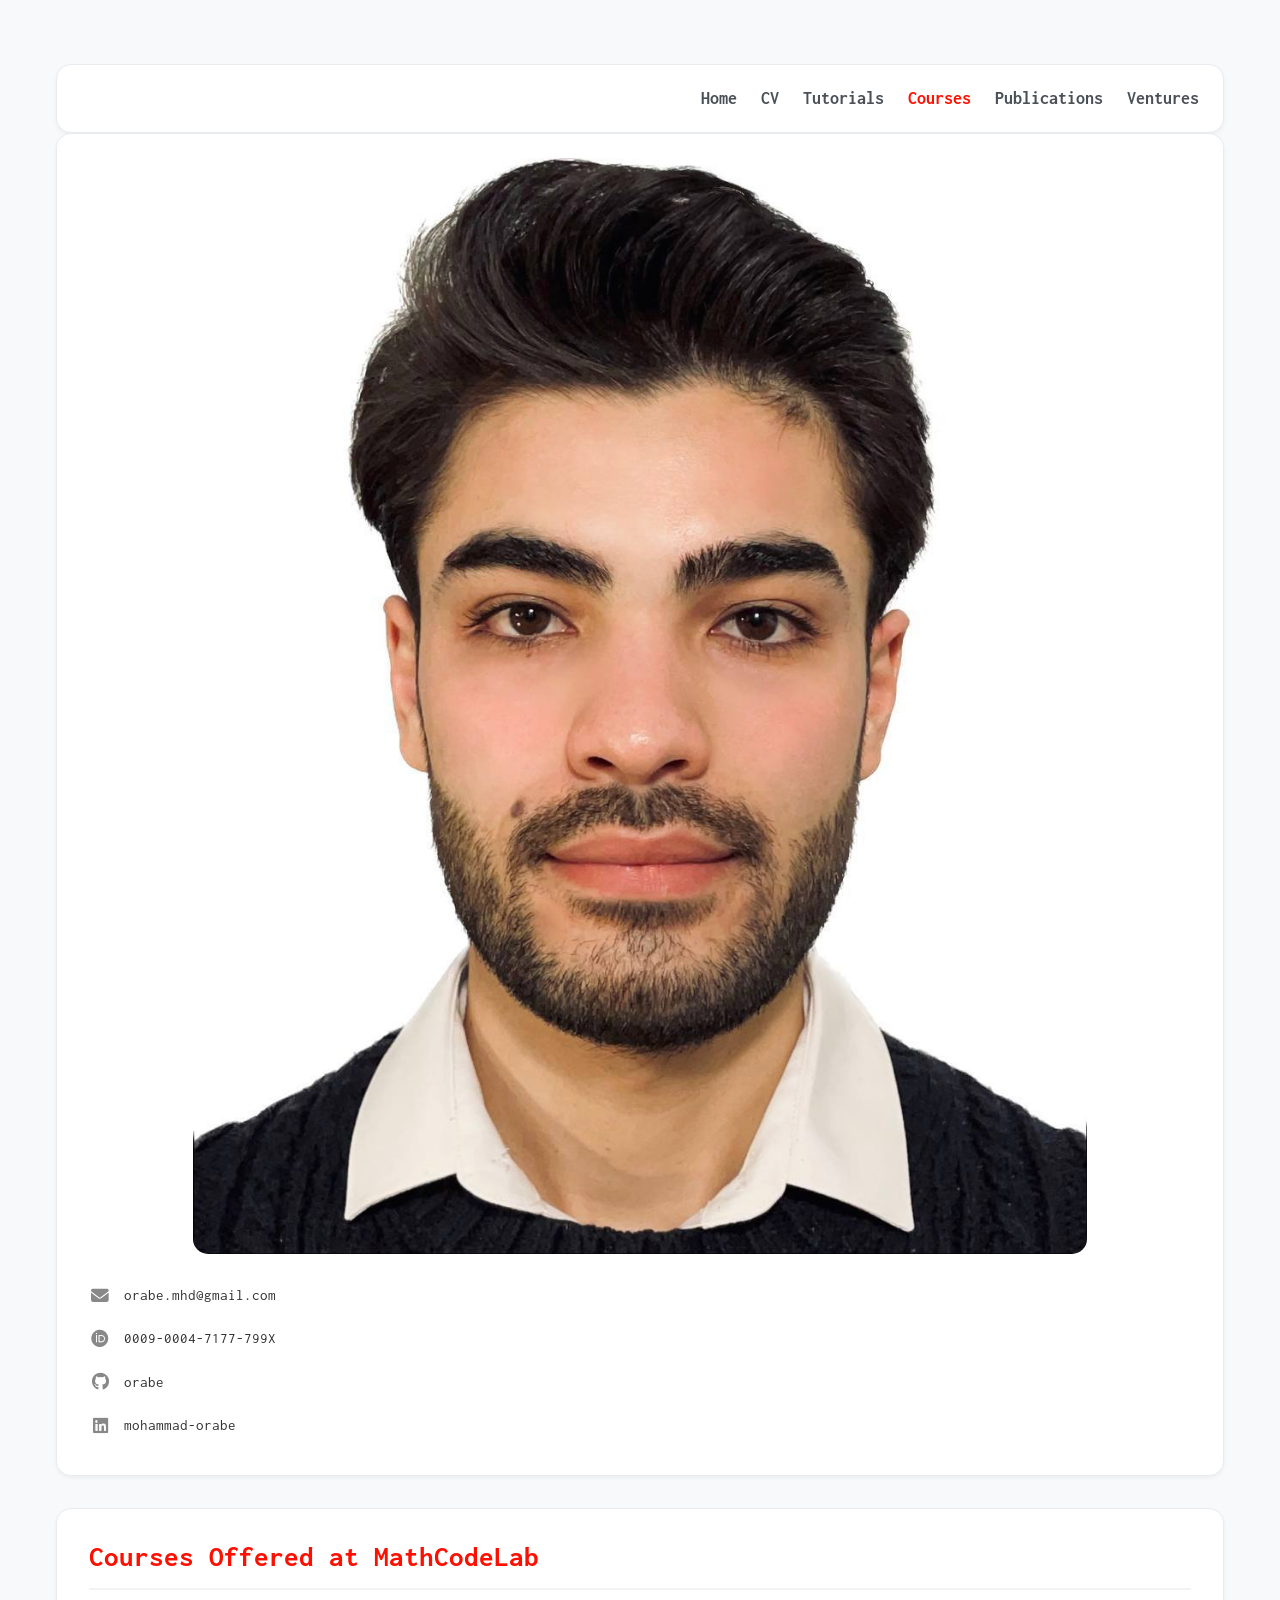
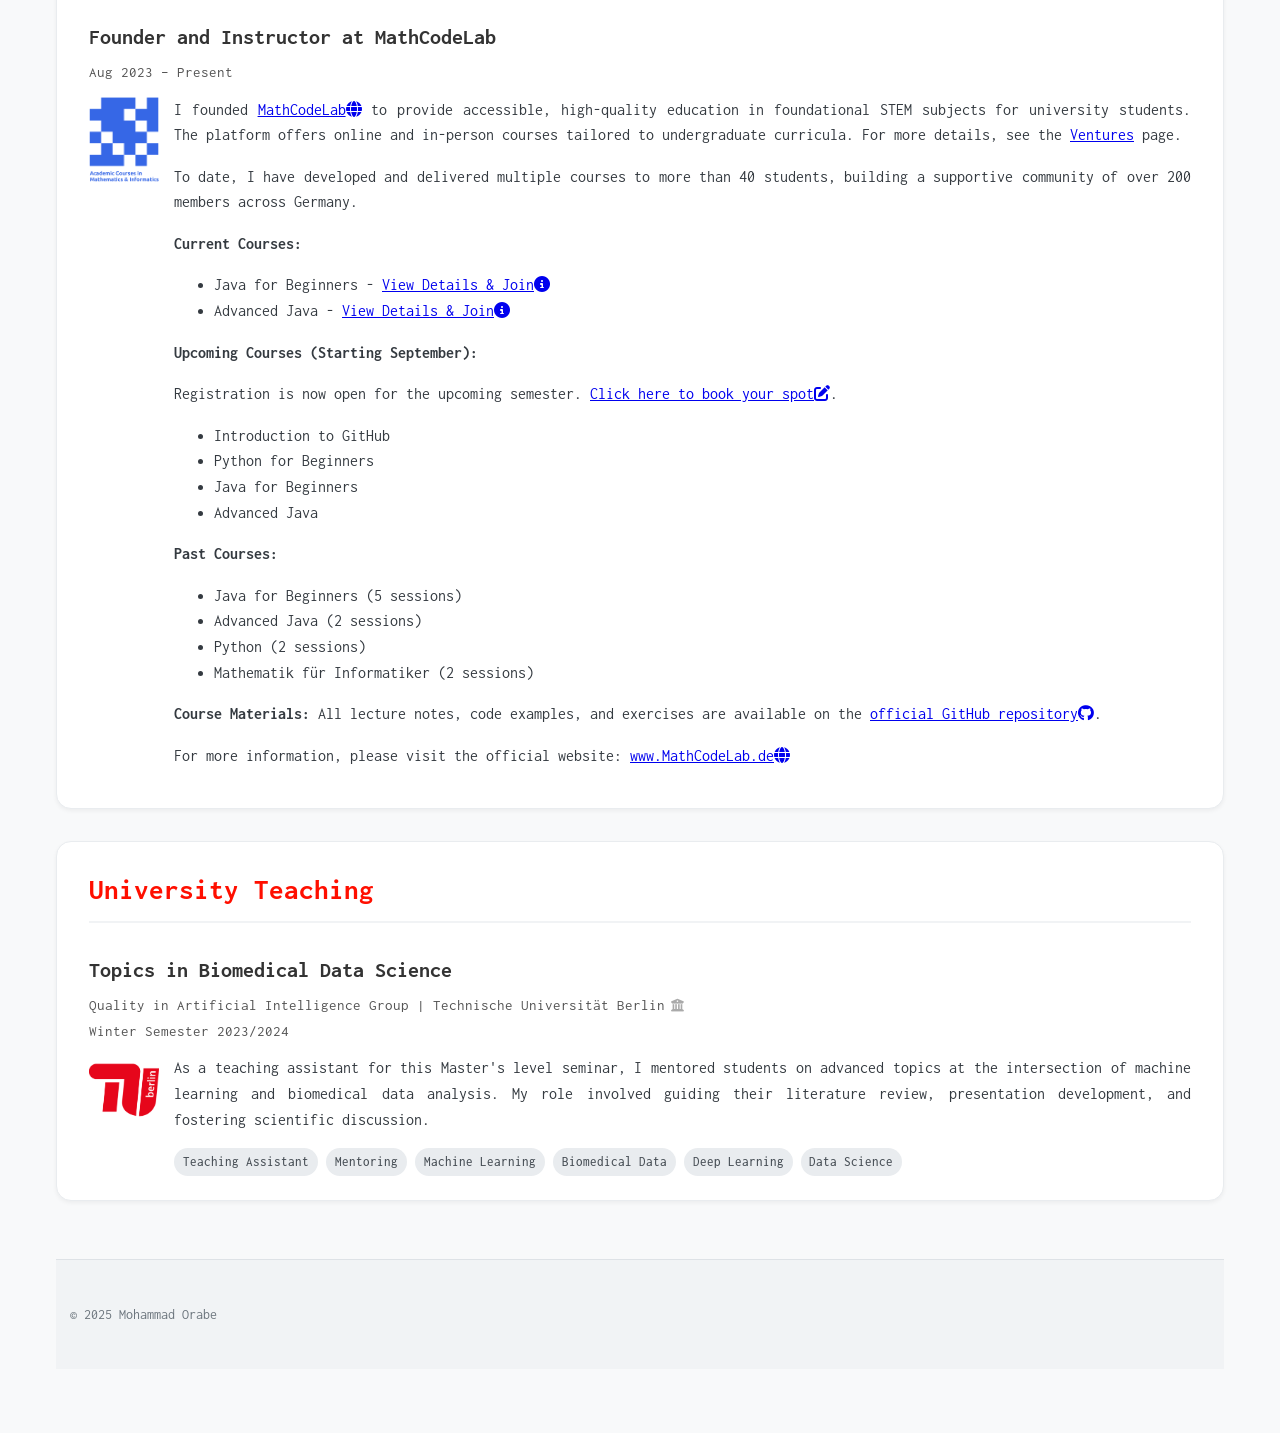
==== pages/courses.html @ d8b033a1 "init commit" ====
<!DOCTYPE html>
<html lang="en">
<head>
  <meta charset="UTF-8" />
  <meta name="viewport" content="width=device-width, initial-scale=1.0" />
  <title>Mohammad Orabe | Courses</title>
  <link rel="stylesheet" href="../assets/css/style.css" />
  <link href="https://fonts.googleapis.com/css2?family=Inconsolata&display=swap" rel="stylesheet">
  <link rel="stylesheet" href="https://cdnjs.cloudflare.com/ajax/libs/font-awesome/6.5.1/css/all.min.css">
</head>
<body class="has-sidebar">
  <div class="container">
    <header class="page-header">
      <nav>
        <div class="nav-links-group">
          <a href="../index.html">Home</a>
          <a href="CV.html">CV</a>
          <a href="tutorials.html">Tutorials</a>
          <a href="courses.html" class="active">Courses</a>
          <a href="publications.html">Publications</a>
          <a href="ventures.html">Ventures</a>
        </div>
      </nav>
    </header>

    <aside class="sidebar">
      <!-- Profile Image and Contact Info -->
      <img src="../assets/images/profile-image.jpeg" alt="Mohammad Orabe" class="profile-image">
      <ul class="social-links">
        <li>
            <a href="https://orcid.org/my-orcid?orcid=0009-0004-7177-799X" target="_blank" rel="noopener noreferrer"><i class="fa-solid fa-envelope"></i>orabe.mhd@gmail.com</a>
        </li>    
        <li>
            <a href="https://orcid.org/my-orcid?orcid=0009-0004-7177-799X" target="_blank" rel="noopener noreferrer"><i class="fa-brands fa-orcid"></i>0009-0004-7177-799X</a>
        </li>
        <li>
            <a href="https://github.com/orabe" target="_blank" rel="noopener noreferrer"><i class="fa-brands fa-github"></i>orabe</a>
        </li>
        <li>
            <a href=https://www.linkedin.com/in/mohammad-orabe-b2b9a5150/" target="_blank" rel="noopener noreferrer"><i class="fa-brands fa-linkedin"></i>mohammad-orabe</a>
        </li>
      </ul>
    </aside>

    <main>
      <div class="main-content">
        <section id="MathCodeLab-courses">
        <h2>Courses Offered at MathCodeLab</h2>
          <article>
            <h3>Founder and Instructor at MathCodeLab</h3>
            <p class="entry-details">Aug 2023 – Present</p>
            <div class="article-body">
              <div class="institution-logo">
                <img src="../assets/images/mathcodelab.png" alt="MathCodeLab Logo">
              </div>
              <div class="description-content">
                <p>I founded <a href="http://www.MathCodeLab.de" target="_blank" rel="noopener noreferrer">MathCodeLab<i class="fa-solid fa-globe"></i></a> to provide accessible, high-quality education in foundational STEM subjects for university students. The platform offers online and in-person courses tailored to undergraduate curricula. For more details, see the <a href="ventures.html">Ventures</a> page.</p>
                <p>To date, I have developed and delivered multiple courses to more than 40 students, building a supportive community of over 200 members across Germany.</p>
                
                <p><strong>Current Courses:</strong></p>
                <ul>
                  <li>Java for Beginners - <a href="#" aria-label="Details for current Java for Beginners course">View Details & Join<i class="fa-solid fa-circle-info"></i></a></li>
                  <li>Advanced Java - <a href="#" aria-label="Details for current Advanced Java course">View Details & Join<i class="fa-solid fa-circle-info"></i></a></li>
                </ul>

                <p><strong>Upcoming Courses (Starting September):</strong></p>
                <p>Registration is now open for the upcoming semester. <a href="#" aria-label="Book a new course for the upcoming semester">Click here to book your spot<i class="fa-solid fa-pen-to-square"></i></a>.</p>
                <ul>
                    <li>Introduction to GitHub</li>
                    <li>Python for Beginners</li>
                    <li>Java for Beginners</li>
                    <li>Advanced Java</li>
                </ul>

                <p><strong>Past Courses:</strong></p>
                <ul>
                  <li>Java for Beginners (5 sessions)</li>
                  <li>Advanced Java (2 sessions)</li>
                  <li>Python (2 sessions)</li>
                  <li>Mathematik für Informatiker (2 sessions)</li>
                </ul>

                <p><strong>Course Materials:</strong> All lecture notes, code examples, and exercises are available on the <a href="#" aria-label="Link to GitHub repository for course materials">official GitHub repository<i class="fa-brands fa-github"></i></a>.</p>
                
                <p>For more information, please visit the official website: <a href="http://www.MathCodeLab.de" target="_blank" rel="noopener noreferrer">www.MathCodeLab.de<i class="fa-solid fa-globe"></i></a></p>
              </div>
            </div>
          </article>
        </section>

        <section id="university-teaching">
          <h2>University Teaching</h2>
          <article>
            <h3>Topics in Biomedical Data Science</h3>
            <p class="entry-details">Quality in Artificial Intelligence Group | <a href="https://www.tu.berlin/" target="_blank" rel="noopener noreferrer">Technische Universität Berlin<i class="fa-solid fa-building-columns"></i></a></p>
            <p class="entry-details">Winter Semester 2023/2024</p>
            <div class="article-body">
              <div class="institution-logo"><img src="../assets/images/tu_berlin_logo.png" alt="TU Berlin Logo"></div>
              <div class="description-content">
                <p>As a teaching assistant for this Master's level seminar, I mentored students on advanced topics at the intersection of machine learning and biomedical data analysis. My role involved guiding their literature review, presentation development, and fostering scientific discussion.</p>
                <div class="tag-container"><span class="tag">Teaching Assistant</span><span class="tag">Mentoring</span><span class="tag">Machine Learning</span><span class="tag">Biomedical Data</span><span class="tag">Deep Learning</span><span class="tag">Data Science</span></div>
              </div>
            </div>
          </article>
        </section>
      </div>
    </main>

    <footer>
      <p>&copy; 2025 Mohammad Orabe</p>
    </footer>
    
    <button id="scrollTopBtn" title="Go to top"><i class="fa-solid fa-arrow-up"></i></button>
    <script>
      document.addEventListener('DOMContentLoaded', () => {
        // --- Scroll to Top Button ---
        const scrollTopBtn = document.getElementById('scrollTopBtn');

        if (scrollTopBtn) {
          // Show or hide the button based on scroll position
          const toggleBtnVisibility = () => {
            if (window.scrollY > 300) {
              scrollTopBtn.style.display = 'block';
            } else {
              scrollTopBtn.style.display = 'none';
            }
          };

          // Scroll to the top of the page
          const goToTop = () => {
            window.scrollTo({ top: 0, behavior: 'smooth' });
          };

          window.addEventListener('scroll', toggleBtnVisibility);
          scrollTopBtn.addEventListener('click', goToTop);
        }
      });
    </script>

  </div>
</body>
</html>
---- assets/css/style.css ----
/* ==========================================================================
   1. Global Styles & Variables
   ========================================================================== */
:root {
  --accent: #FF0F00;
  --content-width: 960px;
  --sidebar-width: 240px;
  --sidebar-gap: 2em;
  --header-height: 4em; /* Approx height for sticky positioning */
}

body {
  font-family: 'Inconsolata', monospace;
  margin: 0;
  padding: 0;
  background-color: #f8f9fa;
  color: #343a40;
  line-height: 1.6;
  display: flex;
  flex-direction: column;
  min-height: 100vh;
}

p {
  text-align: justify;
  hyphens: auto;
}

/* ==========================================================================
   2. Main Layout
   ========================================================================== */
.container {
  width: 100%;
  max-width: var(--content-width);
  margin: 4em auto;
  padding: 0 2em;
  box-sizing: border-box;
}

main {
  flex-grow: 1;
}

footer {
  text-align: center;
  padding: 2em 1em;
  margin-top: 4em;
  font-size: 0.9em;
  color: #6c757d;
  border-top: 1px solid #dee2e6;
  background-color: #f1f3f5;
}

/* ==========================================================================
   3. Header & Navigation
   ========================================================================== */
.page-header {
  display: flex;
  justify-content: flex-end; /* Default for non-sidebar pages */
  align-items: center;
  margin-bottom: 2em;
}

.page-header nav {
  background-color: #fff;
  border: 1px solid #e9ecef;
  border-radius: 15px;
  box-shadow: 0 2px 4px rgba(0,0,0,0.05);
  padding: 1.2em 1.5em;
  width: 100%;
  box-sizing: border-box;
}

.nav-links-group {
  display: flex;
  gap: 1.5em;
  list-style: none;
  margin: 0;
  padding: 0;
  justify-content: flex-end; /* Default link alignment */
}

.nav-links-group a {
  color: #495057;
  text-decoration: none;
  font-weight: bold;
  font-size: 1.1em;
  transition: color 0.2s ease-in-out;
}

.nav-links-group a:hover,
.nav-links-group a.active {
  color: var(--accent);
}

/* ==========================================================================
   4. Typography & Headings
   ========================================================================== */
section h2 {
  color: var(--accent);
  font-size: 1.8em;
  margin-top: 1.5em;
  margin-bottom: 1em;
  border-bottom: 2px solid #f1f3f5;
  padding-bottom: 0.3em;
}

section h3 {
  font-size: 1.3em;
  color: #333;
  margin-top: 1em;
  margin-bottom: 0.5em;
}

article h3 {
  font-size: 1.4em;
  font-weight: bold;
  color: #333;
  margin-top: 1em;
  margin-bottom: 0.25em;
}

.entry-details {
  font-size: 0.95em;
  color: #555;
  margin-top: 0.1em;
  margin-bottom: 0.1em;
}

/* ==========================================================================
   5. Main Content & Components
   ========================================================================== */
.main-content > section {
  background-color: #fff;
  border: 1px solid #e9ecef;
  border-radius: 15px;
  box-shadow: 0 2px 4px rgba(0,0,0,0.05);
  padding: 1.5em 2em;
  margin-bottom: 2em;
}

.main-content > section:last-child {
  margin-bottom: 0;
}

.main-content > section > h2 {
  margin-top: 0;
}

article + article {
  border-top: 1px solid #eee;
  margin-top: 1.5em;
  padding-top: 1.5em;
}

@keyframes highlight-fade {
  from {
    background-color: rgba(255, 15, 0, 0.2); /* Use your --accent color with transparency */
  }
  to {
    background-color: transparent;
  }
}

.highlight {
  animation: highlight-fade 2.5s ease-out;
  border-radius: 8px; /* Optional: gives the highlight slightly rounded corners */
}

.article-body {
  display: flex;
  align-items: flex-start;
  margin-top: 0.75em;
}

.institution-logo {
  flex: 0 0 70px;
  margin-right: 15px;
}

.institution-logo img {
  max-width: 100%;
  height: auto;
  display: block;
}

.description-content {
  flex: 1;
}

.description-content > *:first-child {
  margin-top: 0;
}

.toggle-arrow {
  display: inline-flex;
  align-items: center;
  cursor: pointer;
  margin-top: 1em;
  margin-bottom: 0.5em;
  color: #555;
  font-size: 0.9rem;
  padding: 0.2em 0;
}

.toggle-arrow::before {
  content: '';
  display: inline-block;
  width: 0;
  height: 0;
  border-top: 6px solid transparent;
  border-bottom: 6px solid transparent;
  border-left: 8px solid #555;
  margin-right: 0.6em;
  transition: transform 0.3s ease-in-out;
}

.toggle-arrow[aria-expanded="true"]::before {
  transform: rotate(90deg);
}

.toggle-arrow:hover,
.toggle-arrow:focus {
  color: var(--accent);
  outline: none;
}

.extra-description {
  padding-top: 0.5em;
}

.tag-container {
  display: flex;
  flex-wrap: wrap;
  gap: 0.5em;
  margin-top: 1em;
}

.tag {
  display: inline-block;
  background-color: #e9ecef;
  color: #495057;
  padding: 0.4em 0.8em;
  border-radius: 15px;
  font-size: 0.9em;
  transition: background-color 0.2s ease-in-out, color 0.2s ease-in-out;
}

.tag:hover {
  background-color: var(--accent);
  color: white;
  cursor: default;
}

/* ==========================================================================
   6. Sidebar Layout & Components
   ========================================================================== */
.sidebar {
  background-color: #fff;
  border: 1px solid #e9ecef;
  border-radius: 15px;
  box-shadow: 0 2px 4px rgba(0,0,0,0.05);
  padding: 1.5em;
}

/* --- Grid Layout for Pages with Sidebar --- */
body.has-sidebar .container {
  display: grid;
  grid-template-columns: var(--sidebar-width) 1fr;
  grid-template-rows: auto 1fr auto; /* Header, Main, Footer */
  gap: 0 var(--sidebar-gap);
  max-width: calc(var(--content-width) + var(--sidebar-width) + var(--sidebar-gap));
  align-items: start;
}

body.has-sidebar .page-header {
  grid-column: 2;
  grid-row: 1;
  margin-bottom: 0;
  display: block;
}

body.has-sidebar .sidebar {
  grid-column: 1;
  grid-row: 1 / span 2; /* Span across header and main rows */
  position: sticky;
  top: 4em; /* Aligns with container's top margin */
}

body.has-sidebar main {
  grid-column: 2;
  grid-row: 2;
  padding-top: 2em; /* Creates space below the nav bar */
}

body.has-sidebar footer {
  grid-column: 1 / -1; /* Span both columns */
  grid-row: 3;
}

/* --- Nav Bar Tabbed Style --- */
body.has-sidebar .page-header nav {
  padding: 0; /* Remove padding to let links fill the space */
  overflow: hidden; /* Clip the corners of the child links */
}

body.has-sidebar .nav-links-group {
  justify-content: space-around;
  gap: 0;
}

body.has-sidebar .nav-links-group a {
  flex-grow: 1;
  text-align: center;
  padding: 1.2em 1.5em; /* Add padding back to the links themselves */
  border-radius: 0; /* Links shouldn't have their own radius */
}

body.has-sidebar .nav-links-group a + a {
  border-left: 1px solid #f1f3f5;
}

/* --- Shared Sidebar Components --- */
.sidebar .profile-image {
  display: block;
  width: 80%;
  margin: 0 auto 1.5em;
  border-radius: 15px;
}

.sidebar h3 {
  margin-top: 0;
  color: var(--accent);
  border-bottom: 2px solid #f1f3f5;
  padding-bottom: 0.3em;
  font-size: 1.3em;
}

.sidebar .social-links {
  list-style: none;
  padding: 0;
  margin: 0;
}

.sidebar .social-links li {
  margin-bottom: 0.5em;
}

.sidebar .social-links a {
  display: flex;
  align-items: center;
  font-size: 0.92em;
  color: #333;
  text-decoration: none;
  transition: color 0.2s ease-in-out;
  padding: 0.4em;
  border-radius: 5px;
}

.sidebar .social-links a:hover {
  color: var(--accent);
  background-color: #f8f9fa;
}

.sidebar .social-links a i {
  font-size: 1.2em;
  width: 1.5em;
  text-align: center;
  margin-right: 0.6em;
  color: #888;
}

/* --- Divider and TOC for CV Page --- */
.sidebar-divider {
  border: 0;
  border-top: 1px solid #e9ecef;
  margin: 1.5em 0;
}

#toc-nav {
  list-style-type: none;
  padding-left: 0;
  margin: 0;
}

#toc-nav li a {
  text-decoration: none;
  color: #333;
  display: block;
  padding: 0.4em 0.6em;
  border-radius: 5px;
  transition: background-color 0.2s ease-in-out, color 0.2s ease-in-out;
}

#toc-nav li a:hover,
#toc-nav li a:focus,
#toc-nav li a.active {
  background-color: var(--accent);
  color: white;
}

.tag-container .tag {
  background-color: #e9ecef;
  color: #495057;
  padding: 0.3em 0.7em;
  border-radius: 15px;
  font-size: 0.8em;
  font-weight: 500;
  white-space: nowrap;
}

.related-links {
  margin-top: 1em;
  font-size: 0.9em;
}

.related-links a {
  margin-right: 1.5em;
  color: var(--accent);
  text-decoration: none;
  font-weight: 500;
}

.related-links a:hover {
  text-decoration: underline;
}

/* .related-links a::after {
  content: '🔗';
  margin-left: 4px;
  display: inline-block;
  text-decoration: none !important;
} */

.related-links a i {
  margin-right: 0.4em;
  width: 1.2em;
  text-align: center;
  color: #888;
}

/* --- Icon links for titles and institutions --- */
h2 > a, h3 > a, .entry-details > a {
  text-decoration: none;
  color: inherit;
}

h2 > a i, h3 > a i, .entry-details > a i {
  margin-left: 0.5em;
  font-size: 0.85em;
  color: #aaa;
  transition: color 0.2s ease-in-out;
}

h2 > a:hover i, h3 > a:hover i, .entry-details > a:hover i {
  color: var(--accent);
}

/* ==========================================================================
   7. Responsive Design
   ========================================================================== */
@media (max-width: 1350px) {
  /* Revert to a simple block layout on smaller screens */
  body.has-sidebar .container {
    display: block;
  }

  body.has-sidebar .page-header {
    display: flex; /* Revert to flex for alignment */
    justify-content: flex-end;
  }

  body.has-sidebar main {
    padding-top: 0; /* Reset padding */
  }

  .sidebar {
    position: static;
    width: auto;
    margin-bottom: 2em;
  }

  /* Revert nav tabs back to normal links */
  body.has-sidebar .page-header nav {
    padding: 1.2em 1.5em; /* Restore padding to the nav container */
    overflow: visible; /* Reset overflow */
  }

  body.has-sidebar .nav-links-group {
    justify-content: flex-end; /* Group links to the right */
    gap: 1.5em; /* Restore original gap */
  }

  body.has-sidebar .nav-links-group a {
    flex-grow: 0; /* Stop links from stretching */
    text-align: left; /* Reset text alignment */
    padding: 0; /* Remove special padding */
  }

  body.has-sidebar .nav-links-group a + a {
    border-left: none; /* Remove tab separator */
  }
}

/* --- Scroll to Top Button --- */
#scrollTopBtn {
  display: none; /* Hidden by default */
  position: fixed;
  bottom: 25px;
  right: 25px;
  z-index: 100;
  border: none;
  outline: none;
  background-color: var(--accent);
  color: white;
  cursor: pointer;
  padding: 12px 15px;
  border-radius: 50%;
  font-size: 1.2rem;
  box-shadow: 0 4px 8px rgba(0,0,0,0.2);
  transition: background-color 0.3s, opacity 0.3s, transform 0.3s;
}

#scrollTopBtn:hover {
  background-color: #333;
  transform: translateY(-3px);
}

@media (max-width: 768px) {
  .container {
    margin-top: 2em;
    margin-bottom: 2em;
    padding: 0 1em;
  }

  .page-header,
  body.has-sidebar .page-header {
    justify-content: flex-start;
  }

  body.has-sidebar .nav-links-group {
    justify-content: flex-start;
  }

  .nav-links-group {
    flex-direction: column;
    gap: 0.5em;
    align-items: flex-start;
  }
}
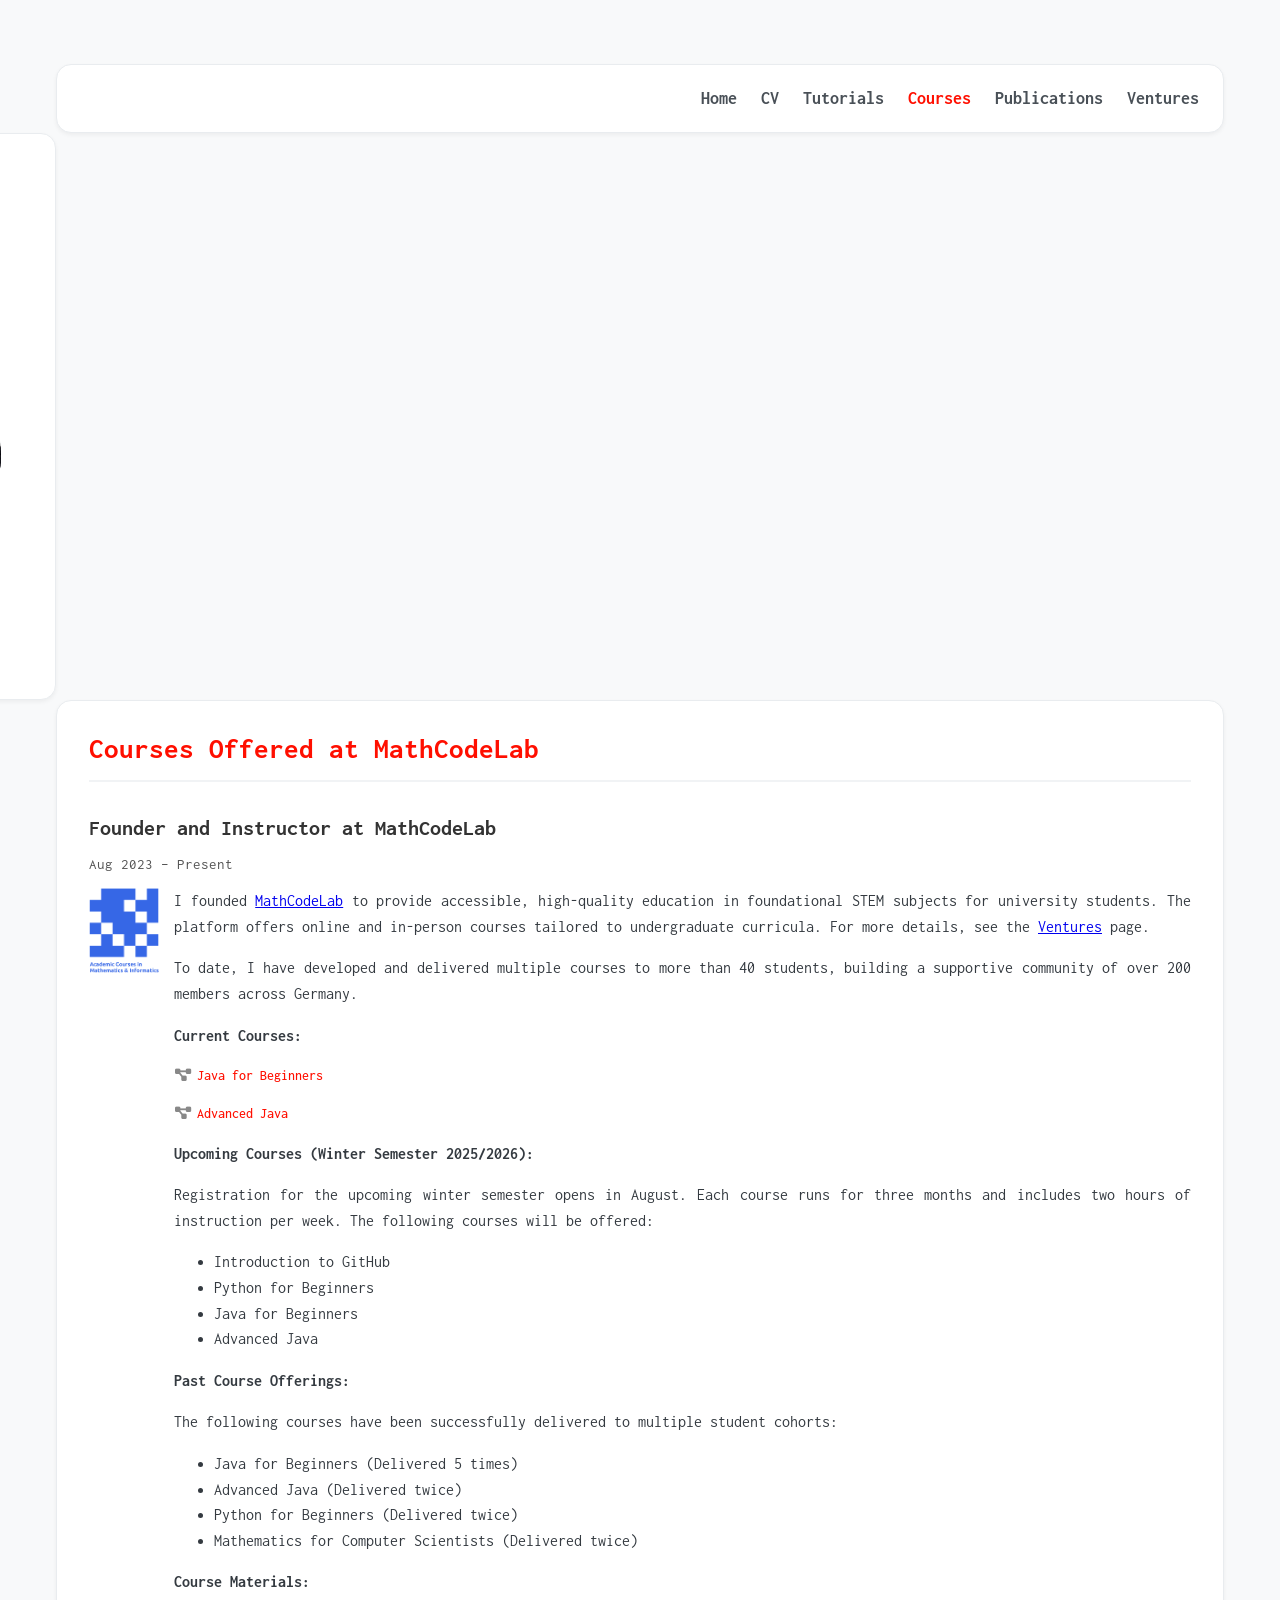
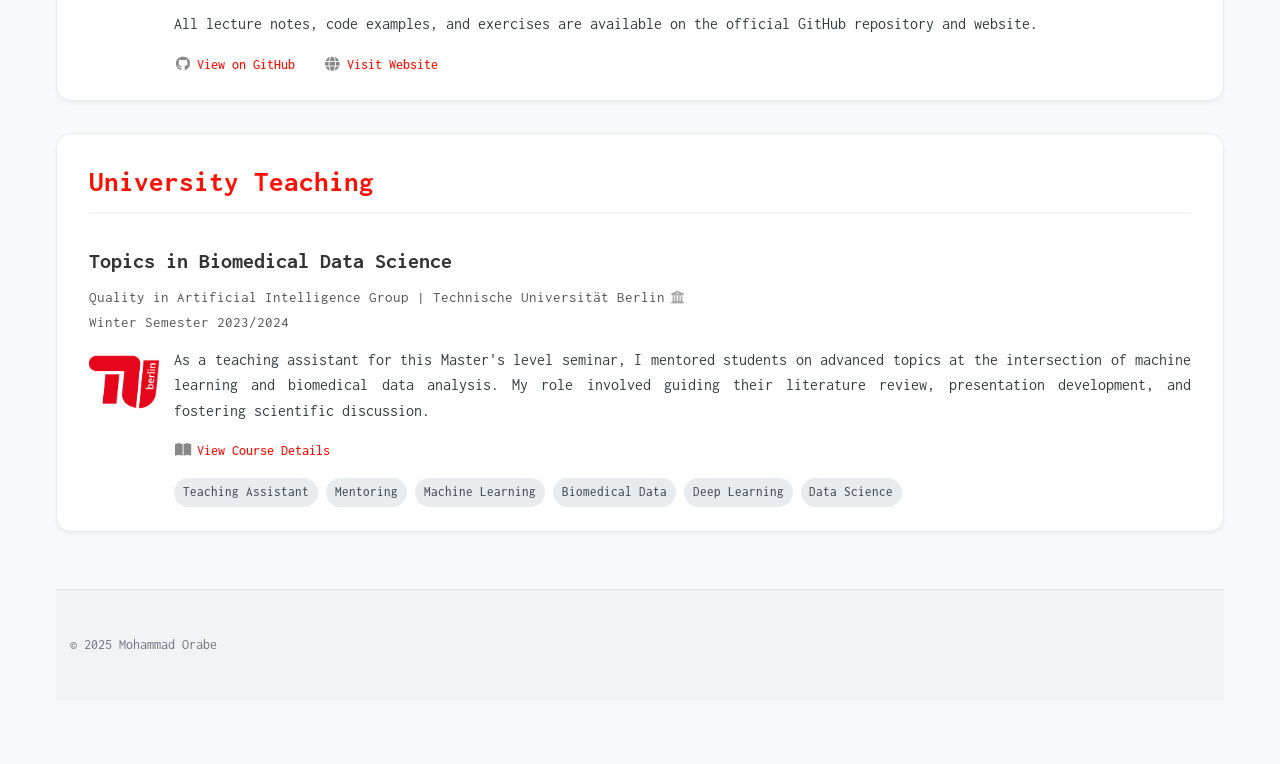
==== commit 46b827c0: "add print styles to CSS and update course details in HTML pages" ====
--- a/pages/courses.html
+++ b/pages/courses.html
@@ -14,7 +14,7 @@
       <nav>
         <div class="nav-links-group">
           <a href="../index.html">Home</a>
-          <a href="CV.html">CV</a>
+          <a href="cv.html">CV</a>
           <a href="tutorials.html">Tutorials</a>
           <a href="courses.html" class="active">Courses</a>
           <a href="publications.html">Publications</a>
@@ -54,17 +54,21 @@
                 <img src="../assets/images/mathcodelab.png" alt="MathCodeLab Logo">
               </div>
               <div class="description-content">
-                <p>I founded <a href="http://www.MathCodeLab.de" target="_blank" rel="noopener noreferrer">MathCodeLab<i class="fa-solid fa-globe"></i></a> to provide accessible, high-quality education in foundational STEM subjects for university students. The platform offers online and in-person courses tailored to undergraduate curricula. For more details, see the <a href="ventures.html">Ventures</a> page.</p>
+                <p>I founded <a href="http://www.MathCodeLab.de">MathCodeLab</a> to provide accessible, high-quality education in foundational STEM subjects for university students. The platform offers online and in-person courses tailored to undergraduate curricula. For more details, see the <a href="ventures.html">Ventures</a> page.</p>
+
                 <p>To date, I have developed and delivered multiple courses to more than 40 students, building a supportive community of over 200 members across Germany.</p>
                 
                 <p><strong>Current Courses:</strong></p>
-                <ul>
-                  <li>Java for Beginners - <a href="#" aria-label="Details for current Java for Beginners course">View Details & Join<i class="fa-solid fa-circle-info"></i></a></li>
-                  <li>Advanced Java - <a href="#" aria-label="Details for current Advanced Java course">View Details & Join<i class="fa-solid fa-circle-info"></i></a></li>
-                </ul>
+                <div class="related-links">
+                        <a href="https://mathcodelab.de/laufende_kurse/informatik_kurse/uni/java8/java_8_generell.html"><i class="fa-solid fa-diagram-project"></i>Java for Beginners</a>
+                </div>
+                <div class="related-links">
+                        <a href="https://mathcodelab.de/laufende_kurse/informatik_kurse/uni/java9/java_9_generell.html"><i class="fa-solid fa-diagram-project"></i>Advanced Java</a>
+                </div>                
 
-                <p><strong>Upcoming Courses (Starting September):</strong></p>
-                <p>Registration is now open for the upcoming semester. <a href="#" aria-label="Book a new course for the upcoming semester">Click here to book your spot<i class="fa-solid fa-pen-to-square"></i></a>.</p>
+
+                <p><strong>Upcoming Courses (Winter Semester 2025/2026):</strong></p>
+                <p>Registration for the upcoming winter semester opens in August. Each course runs for three months and includes two hours of instruction per week. The following courses will be offered:</p>
                 <ul>
                     <li>Introduction to GitHub</li>
                     <li>Python for Beginners</li>
@@ -72,17 +76,22 @@
                     <li>Advanced Java</li>
                 </ul>
 
-                <p><strong>Past Courses:</strong></p>
+                <p><strong>Past Course Offerings:</strong></p>
+                <p>The following courses have been successfully delivered to multiple student cohorts:</p>
                 <ul>
-                  <li>Java for Beginners (5 sessions)</li>
-                  <li>Advanced Java (2 sessions)</li>
-                  <li>Python (2 sessions)</li>
-                  <li>Mathematik für Informatiker (2 sessions)</li>
+                  <li>Java for Beginners (Delivered 5 times)</li>
+                  <li>Advanced Java (Delivered twice)</li>
+                  <li>Python for Beginners (Delivered twice)</li>
+                  <li>Mathematics for Computer Scientists (Delivered twice)</li>
                 </ul>
 
-                <p><strong>Course Materials:</strong> All lecture notes, code examples, and exercises are available on the <a href="#" aria-label="Link to GitHub repository for course materials">official GitHub repository<i class="fa-brands fa-github"></i></a>.</p>
-                
-                <p>For more information, please visit the official website: <a href="http://www.MathCodeLab.de" target="_blank" rel="noopener noreferrer">www.MathCodeLab.de<i class="fa-solid fa-globe"></i></a></p>
+
+                <p><strong>Course Materials:</strong></p>
+                <p>All lecture notes, code examples, and exercises are available on the official GitHub repository and website.</p>
+                <div class="related-links">
+                    <a href="https://github.com/orgs/MathCodeLab/repositories" target="_blank" rel="noopener noreferrer"><i class="fa-brands fa-github"></i>View on GitHub</a>
+                    <a href="http://www.mathcodelab.de" target="_blank" rel="noopener noreferrer"><i class="fa-solid fa-globe"></i>Visit Website</a>
+                </div>
               </div>
             </div>
           </article>
@@ -98,6 +107,11 @@
               <div class="institution-logo"><img src="../assets/images/tu_berlin_logo.png" alt="TU Berlin Logo"></div>
               <div class="description-content">
                 <p>As a teaching assistant for this Master's level seminar, I mentored students on advanced topics at the intersection of machine learning and biomedical data analysis. My role involved guiding their literature review, presentation development, and fostering scientific discussion.</p>
+                
+                <div class="related-links">
+                  <a href="https://moseskonto.tu-berlin.de/moses/modultransfersystem/bolognamodule/beschreibung/anzeigen.html?nummer=41114&version=4" target="_blank" rel="noopener noreferrer"><i class="fa-solid fa-book-open"></i>View Course Details</a>
+                </div>
+
                 <div class="tag-container"><span class="tag">Teaching Assistant</span><span class="tag">Mentoring</span><span class="tag">Machine Learning</span><span class="tag">Biomedical Data</span><span class="tag">Deep Learning</span><span class="tag">Data Science</span></div>
               </div>
             </div>
--- a/assets/css/style.css
+++ b/assets/css/style.css
@@ -456,15 +456,92 @@
   color: var(--accent);
 }
 
+/* --- Sidebar Close Button --- */
+#sidebar-close {
+  display: none; /* Hidden on desktop */
+  position: absolute;
+  top: 10px;
+  right: 15px;
+  background: none;
+  border: none;
+  font-size: 1.8em;
+  color: #888;
+  cursor: pointer;
+  transition: color 0.2s ease-in-out;
+}
+
+#sidebar-close:hover {
+  color: var(--accent);
+}
+
+
 /* ==========================================================================
    7. Responsive Design
    ========================================================================== */
+/* --- Sidebar Toggle Button --- */
+#sidebar-toggle {
+  display: none; /* Hidden on desktop */
+  position: fixed;
+  top: 15px;
+  left: 15px;
+  z-index: 1001;
+  background: #fff;
+  border: 1px solid #e9ecef;
+  border-radius: 50%;
+  width: 45px;
+  height: 45px;
+  cursor: pointer;
+  box-shadow: 0 2px 4px rgba(0,0,0,0.1);
+  font-size: 1.2em;
+  color: #333;
+}
+
+/* --- Overlay for Off-Canvas Sidebar --- */
+.overlay {
+  display: none;
+  position: fixed;
+  top: 0;
+  left: 0;
+  width: 100%;
+  height: 100%;
+  background: rgba(0,0,0,0.5);
+  z-index: 999;
+}
+
+body.sidebar-open .overlay {
+  display: block;
+}
+
 @media (max-width: 1350px) {
+  /* Show the toggle button */
+  #sidebar-toggle {
+    display: block;
+  }
+
   /* Revert to a simple block layout on smaller screens */
   body.has-sidebar .container {
     display: block;
   }
 
+    /* --- Convert sidebar to off-canvas menu --- */
+  .sidebar {
+    position: fixed;
+    top: 0;
+    left: 0;
+    height: 100%;
+    width: 300px;
+    max-width: 85%;
+    margin-bottom: 0;
+    z-index: 1000;
+    transform: translateX(-100%);
+    transition: transform 0.3s ease-in-out;
+    overflow-y: auto;
+  }
+  
+  body.sidebar-open .sidebar {
+    transform: translateX(0);
+  }
+
   body.has-sidebar .page-header {
     display: flex; /* Revert to flex for alignment */
     justify-content: flex-end;
@@ -474,10 +551,15 @@
     padding-top: 0; /* Reset padding */
   }
 
+
+  /* Show the close button and add padding to the sidebar */
+  #sidebar-close {
+    display: block;
+  }
+
+
   .sidebar {
-    position: static;
-    width: auto;
-    margin-bottom: 2em;
+    padding-top: 50px;
   }
 
   /* Revert nav tabs back to normal links */
@@ -501,6 +583,63 @@
     border-left: none; /* Remove tab separator */
   }
 }
+
+
+@media (max-width: 768px) {
+  .container {
+    margin-top: 2em;
+    margin-bottom: 2em;
+    padding: 0 1em;
+  }
+
+  .page-header,
+  body.has-sidebar .page-header {
+    justify-content: flex-start;
+  }
+
+  body.has-sidebar .nav-links-group {
+    justify-content: flex-start;
+  }
+
+  .nav-links-group {
+    flex-direction: column;
+    gap: 0.5em;
+    align-items: flex-start;
+  }
+
+  /* --- Mobile Typography & Layout Adjustments --- */
+  section h2 {
+    font-size: 1.6em;
+  }
+
+  article h3 {
+    font-size: 1.25em;
+  }
+
+  .main-content > section {
+    padding: 1.2em;
+  }
+
+  .article-body {
+    flex-direction: column;
+  }
+
+  .institution-logo {
+    margin: 0 0 1em 0; /* Adjust margin for vertical layout */
+    max-width: 70px;
+  }
+
+  .related-links {
+    display: flex;
+    flex-direction: column;
+    gap: 0.75em;
+  }
+
+  .related-links a {
+    margin-right: 0;
+  }
+}
+
 
 /* --- Scroll to Top Button --- */
 #scrollTopBtn {
@@ -526,25 +665,77 @@
   transform: translateY(-3px);
 }
 
-@media (max-width: 768px) {
+
+/* ==========================================================================
+   8. Print Styles
+   ========================================================================== */
+@media print {
+  /* --- Basic Print Reset --- */
+  body {
+    font-size: 10pt; /* Use points for print consistency */
+    background-color: #fff;
+    color: #000;
+  }
+
+  /* --- Hide Web-Only Elements --- */
+  .sidebar,
+  .page-header,
+  footer,
+  #scrollTopBtn,
+  .toggle-arrow,
+  h2 > a i, h3 > a i, .entry-details > a i {
+    display: none !important;
+  }
+
+  /* --- Reset Layout for Full Page Width --- */
+  body.has-sidebar .container,
   .container {
-    margin-top: 2em;
-    margin-bottom: 2em;
-    padding: 0 1em;
-  }
-
-  .page-header,
-  body.has-sidebar .page-header {
-    justify-content: flex-start;
-  }
-
-  body.has-sidebar .nav-links-group {
-    justify-content: flex-start;
-  }
-
-  .nav-links-group {
-    flex-direction: column;
-    gap: 0.5em;
-    align-items: flex-start;
+    display: block;
+    max-width: 100%;
+    margin: 0;
+    padding: 0;
+  }
+
+  body.has-sidebar main {
+    padding-top: 0;
+  }
+
+  /* --- Remove Shadows and Borders --- */
+  .main-content > section,
+  .sidebar {
+    border: none;
+    box-shadow: none;
+    padding: 0;
+    margin-bottom: 1.5em;
+  }
+
+  /* --- Ensure All Content is Visible --- */
+  .extra-description {
+    display: block !important; /* Show all hidden coursework/details */
+  }
+
+  /* --- Style Links for Print --- */
+  a {
+    color: #000 !important;
+    text-decoration: none;
+  }
+
+  /* Show the full URL for external links */
+  .related-links a[href^="http"]::after,
+  .description-content a[href^="http"]::after {
+    content: " (" attr(href) ")";
+    font-size: 0.8em;
+    color: #555;
+  }
+
+  /* --- Control Page Breaks for Readability --- */
+  h2 {
+    page-break-before: auto; /* Avoid starting a page with a section */
+    page-break-after: avoid; /* Keep heading with its content */
+  }
+
+  article,
+  .tag-container {
+    page-break-inside: avoid; /* Prevent articles from splitting across pages */
   }
 }
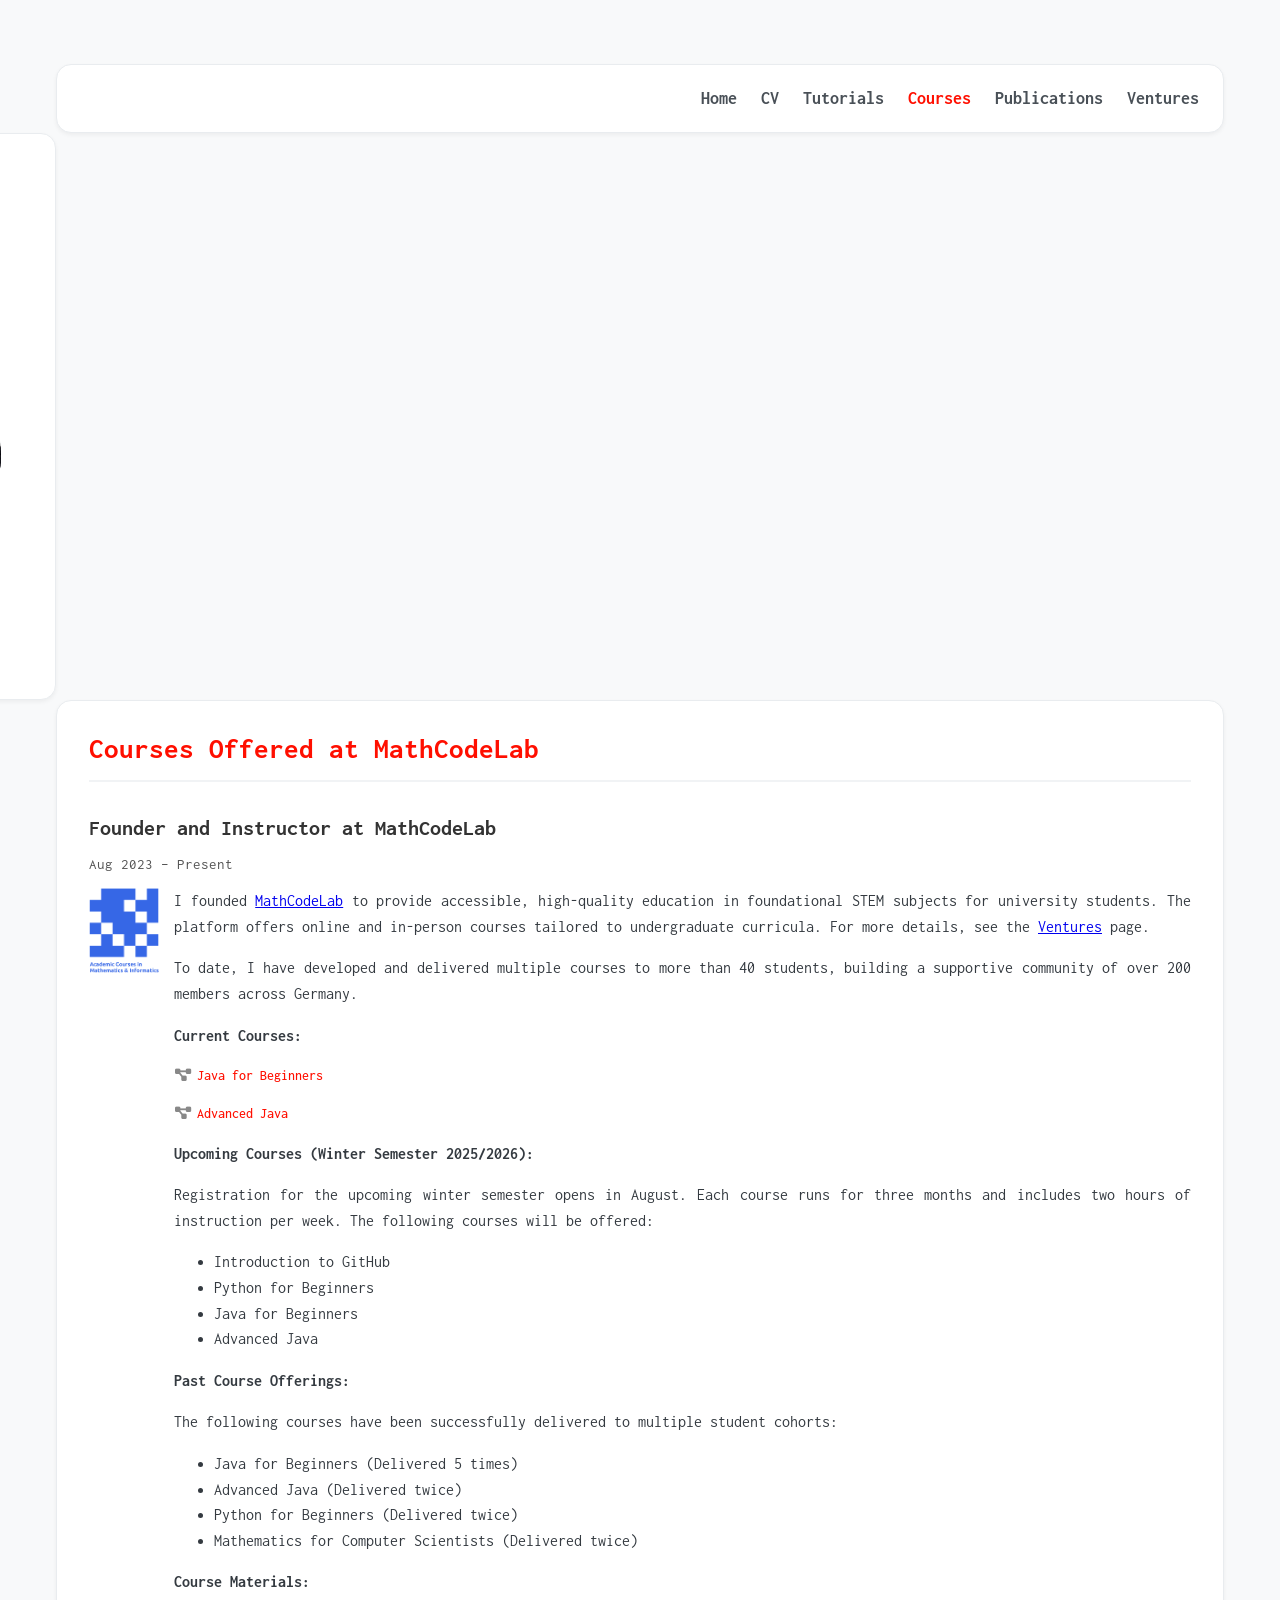
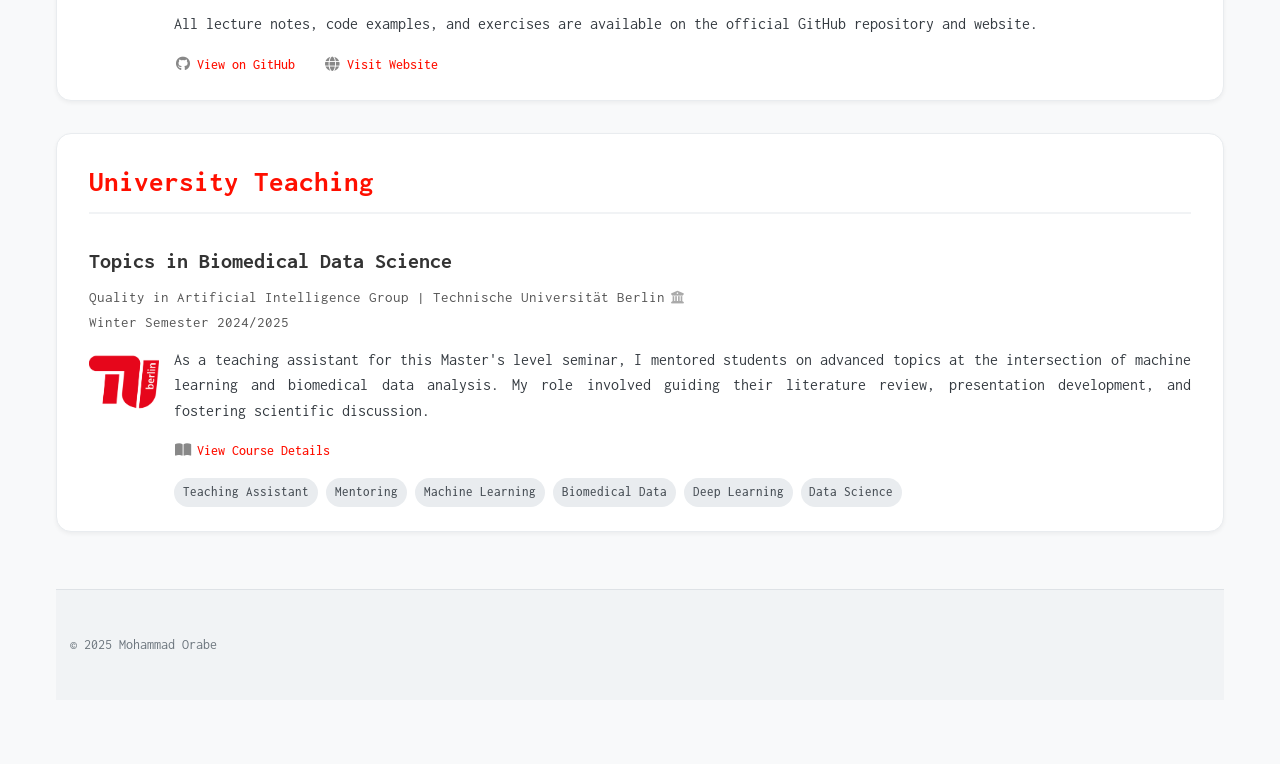
==== commit ac825ec9: "update course details and improve CV formatting for clarity" ====
--- a/pages/courses.html
+++ b/pages/courses.html
@@ -66,7 +66,6 @@
                         <a href="https://mathcodelab.de/laufende_kurse/informatik_kurse/uni/java9/java_9_generell.html"><i class="fa-solid fa-diagram-project"></i>Advanced Java</a>
                 </div>                
 
-
                 <p><strong>Upcoming Courses (Winter Semester 2025/2026):</strong></p>
                 <p>Registration for the upcoming winter semester opens in August. Each course runs for three months and includes two hours of instruction per week. The following courses will be offered:</p>
                 <ul>
@@ -102,7 +101,7 @@
           <article>
             <h3>Topics in Biomedical Data Science</h3>
             <p class="entry-details">Quality in Artificial Intelligence Group | <a href="https://www.tu.berlin/" target="_blank" rel="noopener noreferrer">Technische Universität Berlin<i class="fa-solid fa-building-columns"></i></a></p>
-            <p class="entry-details">Winter Semester 2023/2024</p>
+            <p class="entry-details">Winter Semester 2024/2025</p>
             <div class="article-body">
               <div class="institution-logo"><img src="../assets/images/tu_berlin_logo.png" alt="TU Berlin Logo"></div>
               <div class="description-content">
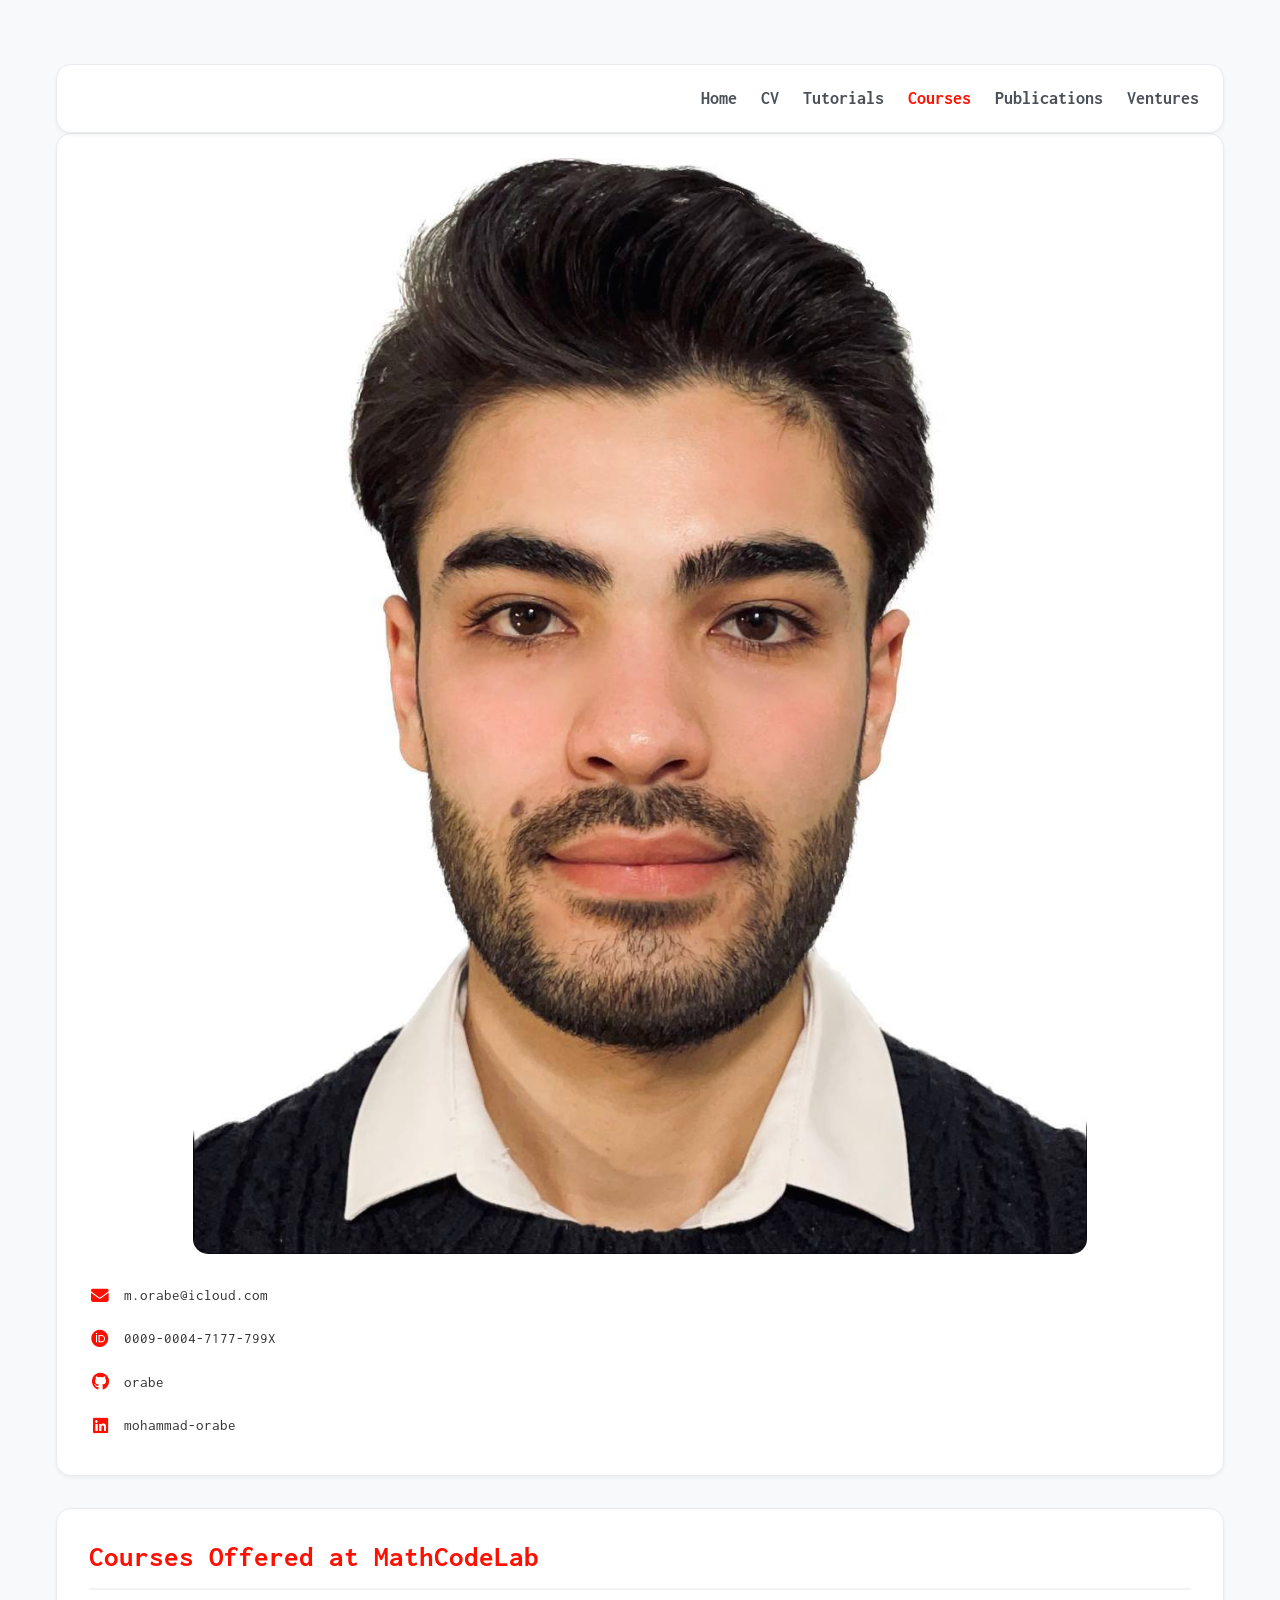
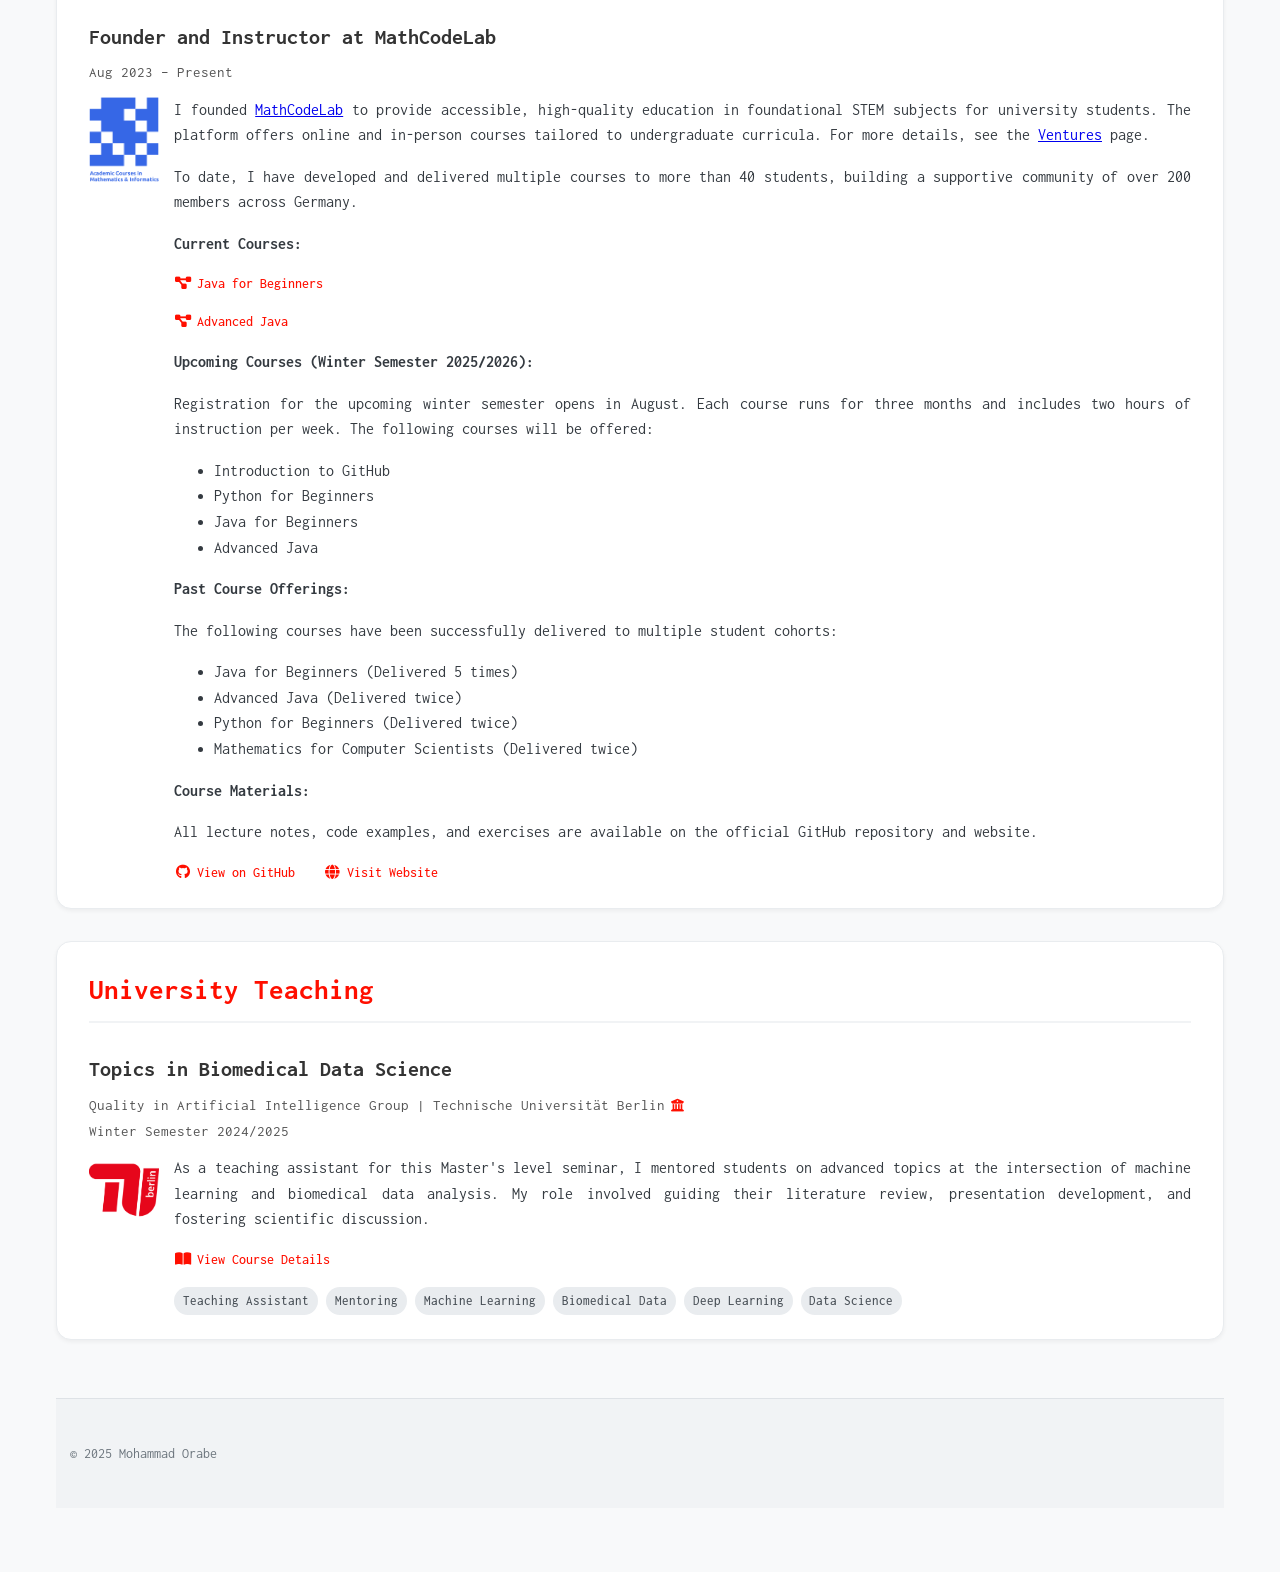
==== commit 10afecdd: "add navigation and sidebar toggle functionality with improved accessibility" ====
--- a/pages/courses.html
+++ b/pages/courses.html
@@ -12,6 +12,12 @@
   <div class="container">
     <header class="page-header">
       <nav>
+        <div class="nav-header">
+          <span class="nav-title">Menu</span>
+          <button class="nav-toggle" aria-label="Toggle navigation" aria-expanded="false">
+            <i class="fa-solid fa-chevron-down"></i>
+          </button>
+        </div>
         <div class="nav-links-group">
           <a href="../index.html">Home</a>
           <a href="cv.html">CV</a>
@@ -24,22 +30,30 @@
     </header>
 
     <aside class="sidebar">
-      <!-- Profile Image and Contact Info -->
-      <img src="../assets/images/profile-image.jpeg" alt="Mohammad Orabe" class="profile-image">
-      <ul class="social-links">
-        <li>
-            <a href="https://orcid.org/my-orcid?orcid=0009-0004-7177-799X" target="_blank" rel="noopener noreferrer"><i class="fa-solid fa-envelope"></i>orabe.mhd@gmail.com</a>
-        </li>    
-        <li>
-            <a href="https://orcid.org/my-orcid?orcid=0009-0004-7177-799X" target="_blank" rel="noopener noreferrer"><i class="fa-brands fa-orcid"></i>0009-0004-7177-799X</a>
-        </li>
-        <li>
-            <a href="https://github.com/orabe" target="_blank" rel="noopener noreferrer"><i class="fa-brands fa-github"></i>orabe</a>
-        </li>
-        <li>
-            <a href=https://www.linkedin.com/in/mohammad-orabe-b2b9a5150/" target="_blank" rel="noopener noreferrer"><i class="fa-brands fa-linkedin"></i>mohammad-orabe</a>
-        </li>
-      </ul>
+      <div class="sidebar-header">
+        <span class="sidebar-title">Contact</span>
+        <button class="sidebar-toggle" aria-label="Toggle contact info" aria-expanded="false">
+          <i class="fa-solid fa-chevron-down"></i>
+        </button>
+      </div>
+      <div class="sidebar-content">
+        <!-- Profile Image and Contact Info -->
+        <img src="../assets/images/profile-image.jpeg" alt="Mohammad Orabe" class="profile-image">
+        <ul class="social-links">
+          <li>
+              <a href="mailto:m.orabe@icloud.com"><i class="fa-solid fa-envelope"></i>m.orabe@icloud.com</a>
+          </li>    
+          <li>
+              <a href="https://orcid.org/my-orcid?orcid=0009-0004-7177-799X" target="_blank" rel="noopener noreferrer"><i class="fa-brands fa-orcid"></i>0009-0004-7177-799X</a>
+          </li>
+          <li>
+              <a href="https://github.com/orabe" target="_blank" rel="noopener noreferrer"><i class="fa-brands fa-github"></i>orabe</a>
+          </li>
+          <li>
+              <a href="https://www.linkedin.com/in/mohammad-orabe-b2b9a5150/" target="_blank" rel="noopener noreferrer"><i class="fa-brands fa-linkedin"></i>mohammad-orabe</a>
+          </li>
+        </ul>
+      </div>
     </aside>
 
     <main>
@@ -126,6 +140,38 @@
     <button id="scrollTopBtn" title="Go to top"><i class="fa-solid fa-arrow-up"></i></button>
     <script>
       document.addEventListener('DOMContentLoaded', () => {
+        // --- Navigation Toggle Logic ---
+        const navToggle = document.querySelector('.nav-toggle');
+        const navLinksGroup = document.querySelector('.nav-links-group');
+        
+        if (navToggle && navLinksGroup) {
+          navToggle.addEventListener('click', () => {
+            const isExpanded = navToggle.getAttribute('aria-expanded') === 'true';
+            navToggle.setAttribute('aria-expanded', !isExpanded);
+            navLinksGroup.classList.toggle('expanded');
+            
+            // Rotate the chevron
+            const icon = navToggle.querySelector('i');
+            icon.style.transform = isExpanded ? 'rotate(0deg)' : 'rotate(180deg)';
+          });
+        }
+
+        // --- Sidebar Toggle Logic ---
+        const sidebarToggle = document.querySelector('.sidebar-toggle');
+        const sidebarContent = document.querySelector('.sidebar-content');
+        
+        if (sidebarToggle && sidebarContent) {
+          sidebarToggle.addEventListener('click', () => {
+            const isExpanded = sidebarToggle.getAttribute('aria-expanded') === 'true';
+            sidebarToggle.setAttribute('aria-expanded', !isExpanded);
+            sidebarContent.classList.toggle('expanded');
+            
+            // Rotate the chevron
+            const icon = sidebarToggle.querySelector('i');
+            icon.style.transform = isExpanded ? 'rotate(0deg)' : 'rotate(180deg)';
+          });
+        }
+
         // --- Scroll to Top Button ---
         const scrollTopBtn = document.getElementById('scrollTopBtn');
 
--- a/assets/css/style.css
+++ b/assets/css/style.css
@@ -71,6 +71,44 @@
   box-sizing: border-box;
 }
 
+/* Navigation Header (Mobile) */
+.nav-header {
+  display: none; /* Hidden on desktop */
+  justify-content: space-between;
+  align-items: center;
+  padding-bottom: 1em;
+  margin-bottom: 1em;
+}
+
+.nav-title {
+  font-weight: bold;
+  font-size: 1.3em;
+  color: #333;
+}
+
+.nav-toggle {
+  background: none;
+  border: none;
+  cursor: pointer;
+  color: var(--accent);
+  font-size: 1em;
+  transition: color 0.2s ease-in-out;
+  padding: 0.25em;
+  min-width: 44px; /* Accessibility: minimum touch target size */
+  min-height: 44px;
+  display: flex;
+  align-items: center;
+  justify-content: center;
+}
+
+.nav-toggle:hover {
+  color: #333;
+}
+
+.nav-toggle i {
+  transition: transform 0.3s ease-in-out;
+}
+
 .nav-links-group {
   display: flex;
   gap: 1.5em;
@@ -328,6 +366,44 @@
   border-radius: 15px;
 }
 
+/* Sidebar Header (Mobile) */
+.sidebar-header {
+  display: none; /* Hidden on desktop */
+  justify-content: space-between;
+  align-items: center;
+  padding-bottom: 1em;
+  margin-bottom: 1em;
+}
+
+.sidebar-title {
+  font-weight: bold;
+  font-size: 1.3em;
+  color: #333;
+}
+
+.sidebar-toggle {
+  background: none;
+  border: none;
+  cursor: pointer;
+  color: var(--accent);
+  font-size: 1em;
+  transition: color 0.2s ease-in-out;
+  padding: 0.25em;
+  min-width: 44px; /* Accessibility: minimum touch target size */
+  min-height: 44px;
+  display: flex;
+  align-items: center;
+  justify-content: center;
+}
+
+.sidebar-toggle:hover {
+  color: #333;
+}
+
+.sidebar-toggle i {
+  transition: transform 0.3s ease-in-out;
+}
+
 .sidebar h3 {
   margin-top: 0;
   color: var(--accent);
@@ -367,7 +443,12 @@
   width: 1.5em;
   text-align: center;
   margin-right: 0.6em;
-  color: #888;
+  color: var(--accent);
+  transition: color 0.2s ease-in-out;
+}
+
+.sidebar .social-links a:hover i {
+  color: #333;
 }
 
 /* --- Divider and TOC for CV Page --- */
@@ -436,7 +517,12 @@
   margin-right: 0.4em;
   width: 1.2em;
   text-align: center;
-  color: #888;
+  color: var(--accent);
+  transition: color 0.2s ease-in-out;
+}
+
+.related-links a:hover i {
+  color: #333;
 }
 
 /* --- Icon links for titles and institutions --- */
@@ -448,100 +534,24 @@
 h2 > a i, h3 > a i, .entry-details > a i {
   margin-left: 0.5em;
   font-size: 0.85em;
-  color: #aaa;
+  color: var(--accent);
   transition: color 0.2s ease-in-out;
 }
 
 h2 > a:hover i, h3 > a:hover i, .entry-details > a:hover i {
-  color: var(--accent);
-}
-
-/* --- Sidebar Close Button --- */
-#sidebar-close {
-  display: none; /* Hidden on desktop */
-  position: absolute;
-  top: 10px;
-  right: 15px;
-  background: none;
-  border: none;
-  font-size: 1.8em;
-  color: #888;
-  cursor: pointer;
-  transition: color 0.2s ease-in-out;
-}
-
-#sidebar-close:hover {
-  color: var(--accent);
-}
-
+  color: #333;
+}
 
 /* ==========================================================================
    7. Responsive Design
    ========================================================================== */
-/* --- Sidebar Toggle Button --- */
-#sidebar-toggle {
-  display: none; /* Hidden on desktop */
-  position: fixed;
-  top: 15px;
-  left: 15px;
-  z-index: 1001;
-  background: #fff;
-  border: 1px solid #e9ecef;
-  border-radius: 50%;
-  width: 45px;
-  height: 45px;
-  cursor: pointer;
-  box-shadow: 0 2px 4px rgba(0,0,0,0.1);
-  font-size: 1.2em;
-  color: #333;
-}
-
-/* --- Overlay for Off-Canvas Sidebar --- */
-.overlay {
-  display: none;
-  position: fixed;
-  top: 0;
-  left: 0;
-  width: 100%;
-  height: 100%;
-  background: rgba(0,0,0,0.5);
-  z-index: 999;
-}
-
-body.sidebar-open .overlay {
-  display: block;
-}
 
 @media (max-width: 1350px) {
-  /* Show the toggle button */
-  #sidebar-toggle {
-    display: block;
-  }
-
   /* Revert to a simple block layout on smaller screens */
   body.has-sidebar .container {
     display: block;
   }
 
-    /* --- Convert sidebar to off-canvas menu --- */
-  .sidebar {
-    position: fixed;
-    top: 0;
-    left: 0;
-    height: 100%;
-    width: 300px;
-    max-width: 85%;
-    margin-bottom: 0;
-    z-index: 1000;
-    transform: translateX(-100%);
-    transition: transform 0.3s ease-in-out;
-    overflow-y: auto;
-  }
-  
-  body.sidebar-open .sidebar {
-    transform: translateX(0);
-  }
-
   body.has-sidebar .page-header {
     display: flex; /* Revert to flex for alignment */
     justify-content: flex-end;
@@ -551,15 +561,15 @@
     padding-top: 0; /* Reset padding */
   }
 
-
-  /* Show the close button and add padding to the sidebar */
-  #sidebar-close {
-    display: block;
-  }
-
-
+  /* Reset sidebar positioning for medium screens */
   .sidebar {
-    padding-top: 50px;
+    position: static !important;
+    transform: none;
+    width: auto;
+    height: auto;
+    z-index: auto;
+    overflow-y: visible;
+    margin-bottom: 2em;
   }
 
   /* Revert nav tabs back to normal links */
@@ -584,59 +594,258 @@
   }
 }
 
-
-@media (max-width: 768px) {
+@media (max-width: 1024px) {
   .container {
     margin-top: 2em;
     margin-bottom: 2em;
-    padding: 0 1em;
+    padding: 0 1.5em;
+  }
+
+  .main-content > section {
+    padding: 1.5em;
+  }
+
+  .article-body {
+    flex-direction: column;
+  }
+
+  .institution-logo {
+    margin: 0 0 1em 0;
+    max-width: 80px;
+    align-self: flex-start;
+  }
+
+  .nav-links-group {
+    gap: 1em;
+  }
+
+  .nav-links-group a {
+    font-size: 1em;
+  }
+}
+
+
+@media (max-width: 768px) {
+  .container {
+    margin-top: 1em !important;
+    margin-bottom: 1em !important;
+    padding: 0 1em !important;
+    max-width: 100% !important;
   }
 
   .page-header,
   body.has-sidebar .page-header {
     justify-content: flex-start;
-  }
-
-  body.has-sidebar .nav-links-group {
-    justify-content: flex-start;
-  }
-
+    margin-bottom: 1em;
+  }
+
+  /* Ensure sidebar is not sticky/fixed on mobile - scrolls naturally */
+  .sidebar,
+  body.has-sidebar .sidebar {
+    position: static !important;
+    top: auto !important;
+    left: auto !important;
+    right: auto !important;
+    width: auto !important;
+    z-index: auto !important;
+    background-color: #fff !important;
+    border: 1px solid #e9ecef !important;
+    border-radius: 15px !important;
+    box-shadow: 0 2px 4px rgba(0,0,0,0.05) !important;
+    grid-column: unset !important;
+    grid-row: unset !important;
+    margin-bottom: 1em !important;
+  }
+
+  /* Remove padding from body since nothing is fixed */
+  body.has-sidebar {
+    padding-top: 0 !important;
+  }
+
+  /* Show navigation header on mobile */
+  .nav-header {
+    display: flex !important;
+  }
+
+  /* Hide nav links by default on mobile */
   .nav-links-group {
-    flex-direction: column;
+    display: none;
+    flex-direction: column !important;
     gap: 0.5em;
     align-items: flex-start;
+    margin-top: 1em;
+    padding-top: 1em;
+    border-top: 1px solid #e9ecef;
+  }
+
+  /* Show nav links when expanded */
+  .nav-links-group.expanded {
+    display: flex !important;
+  }
+
+  .nav-links-group a {
+    font-size: 1em !important;
+    padding: 0.5em 0;
+    width: 100%;
+  }
+
+  /* Mobile Navigation - normal positioning */
+  .page-header nav {
+    padding: 1em !important;
+  }
+
+  /* Show sidebar header on mobile */
+  .sidebar-header {
+    display: flex !important;
+  }
+
+  /* Hide sidebar content by default on mobile */
+  .sidebar-content {
+    display: none;
+    margin-top: 1em;
+    padding-top: 1em;
+    border-top: 1px solid #e9ecef;
+  }
+
+  /* Show sidebar content when expanded */
+  .sidebar-content.expanded {
+    display: block !important;
   }
 
   /* --- Mobile Typography & Layout Adjustments --- */
   section h2 {
-    font-size: 1.6em;
+    font-size: 1.4em !important;
+    margin-top: 1em;
+    margin-bottom: 0.75em;
   }
 
   article h3 {
-    font-size: 1.25em;
+    font-size: 1.15em !important;
+    margin-bottom: 0.5em;
   }
 
   .main-content > section {
-    padding: 1.2em;
+    padding: 1em !important;
+    margin-bottom: 1.5em;
+    border-radius: 10px;
+  }
+
+  .main-content > section ul {
+    font-size: 0.9em;
+    padding-left: 1.2em;
+  }
+
+  .main-content > section li {
+    margin-bottom: 0.5em;
+    line-height: 1.4;
   }
 
   .article-body {
     flex-direction: column;
+    margin-top: 0.5em;
   }
 
   .institution-logo {
-    margin: 0 0 1em 0; /* Adjust margin for vertical layout */
-    max-width: 70px;
+    margin: 0 0 0.75em 0;
+    max-width: 60px;
+    align-self: flex-start;
+  }
+
+  .description-content {
+    width: 100%;
+  }
+
+  .description-content h4 {
+    font-size: 1.1em;
+    margin-top: 0;
+    margin-bottom: 0.5em;
+  }
+
+  .description-content p {
+    font-size: 0.9em;
+    line-height: 1.5;
+    margin-bottom: 0.75em;
+  }
+
+  .entry-details {
+    font-size: 0.85em;
+    margin-bottom: 0.25em;
   }
 
   .related-links {
     display: flex;
     flex-direction: column;
-    gap: 0.75em;
+    gap: 0.5em;
+    margin-top: 0.75em;
+    font-size: 0.85em;
   }
 
   .related-links a {
     margin-right: 0;
+    padding: 0.25em 0;
+  }
+
+  .tag-container {
+    margin-top: 0.75em;
+    gap: 0.4em;
+  }
+
+  .tag {
+    font-size: 0.75em !important;
+    padding: 0.25em 0.5em;
+  }
+
+  /* Fix for toggle arrows on mobile */
+  .toggle-arrow {
+    font-size: 0.85em;
+    margin-top: 0.75em;
+    margin-bottom: 0.5em;
+  }
+
+  .extra-description {
+    padding-top: 0.5em;
+    font-size: 0.9em;
+  }
+
+  /* Sidebar improvements for mobile */
+  .sidebar {
+    padding: 1.25em !important;
+    margin-bottom: 2em !important;
+  }
+
+  /* Reset container margin to normal */
+  .container {
+    margin-top: 1em !important;
+    margin-bottom: 1em !important;
+    padding: 0 1em !important;
+    max-width: 100% !important;
+  }
+
+  .sidebar .profile-image {
+    width: 60%;
+    margin-bottom: 1em;
+  }
+
+  /* Social links in sidebar - mobile improvements */
+  .sidebar .social-links a {
+    font-size: 0.85em;
+    padding: 0.6em 0.5em;
+    margin-bottom: 0.3em;
+    border-radius: 8px;
+  }
+
+  .sidebar .social-links a i {
+    font-size: 1.1em;
+    margin-right: 0.5em;
+  }
+
+  .sidebar .social-links li {
+    margin-bottom: 0.3em;
+  }
+
+  #toc-nav li a {
+    padding: 0.5em 0.75em;
+    font-size: 0.9em;
   }
 }
 
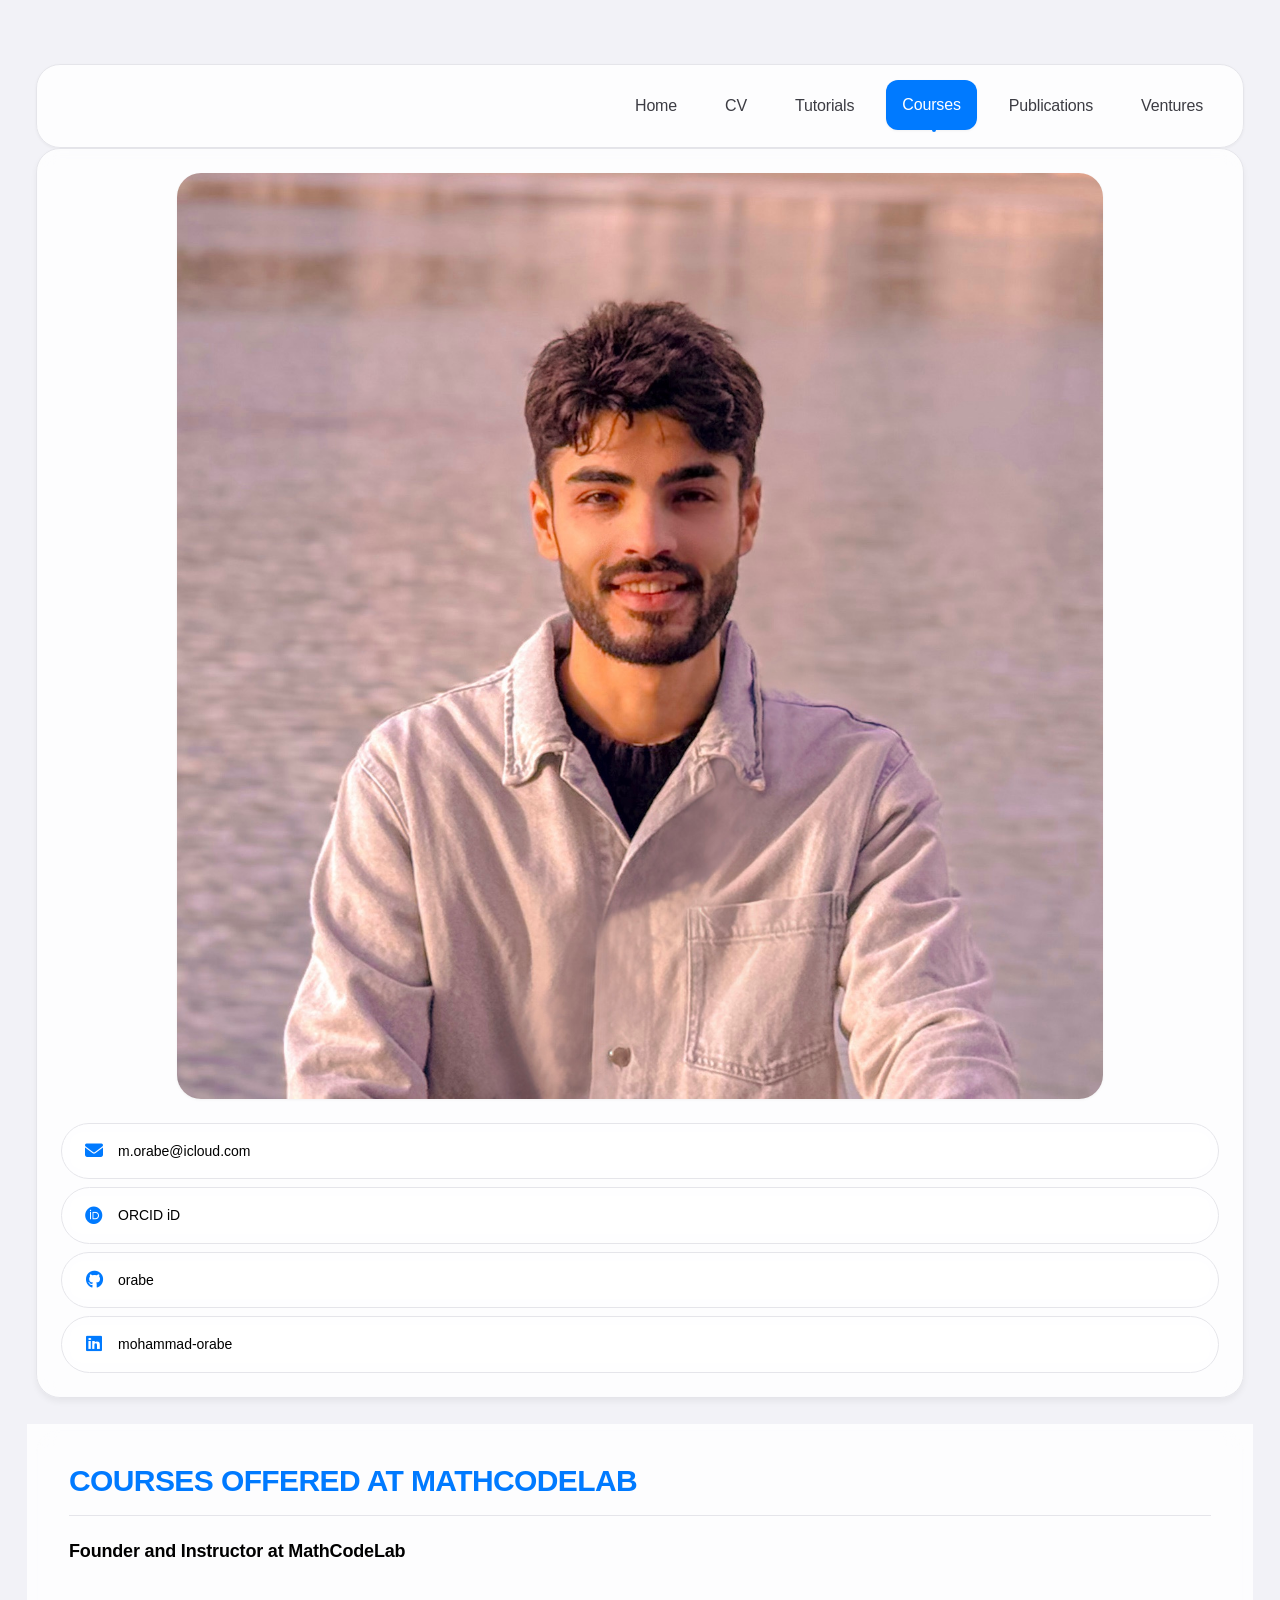
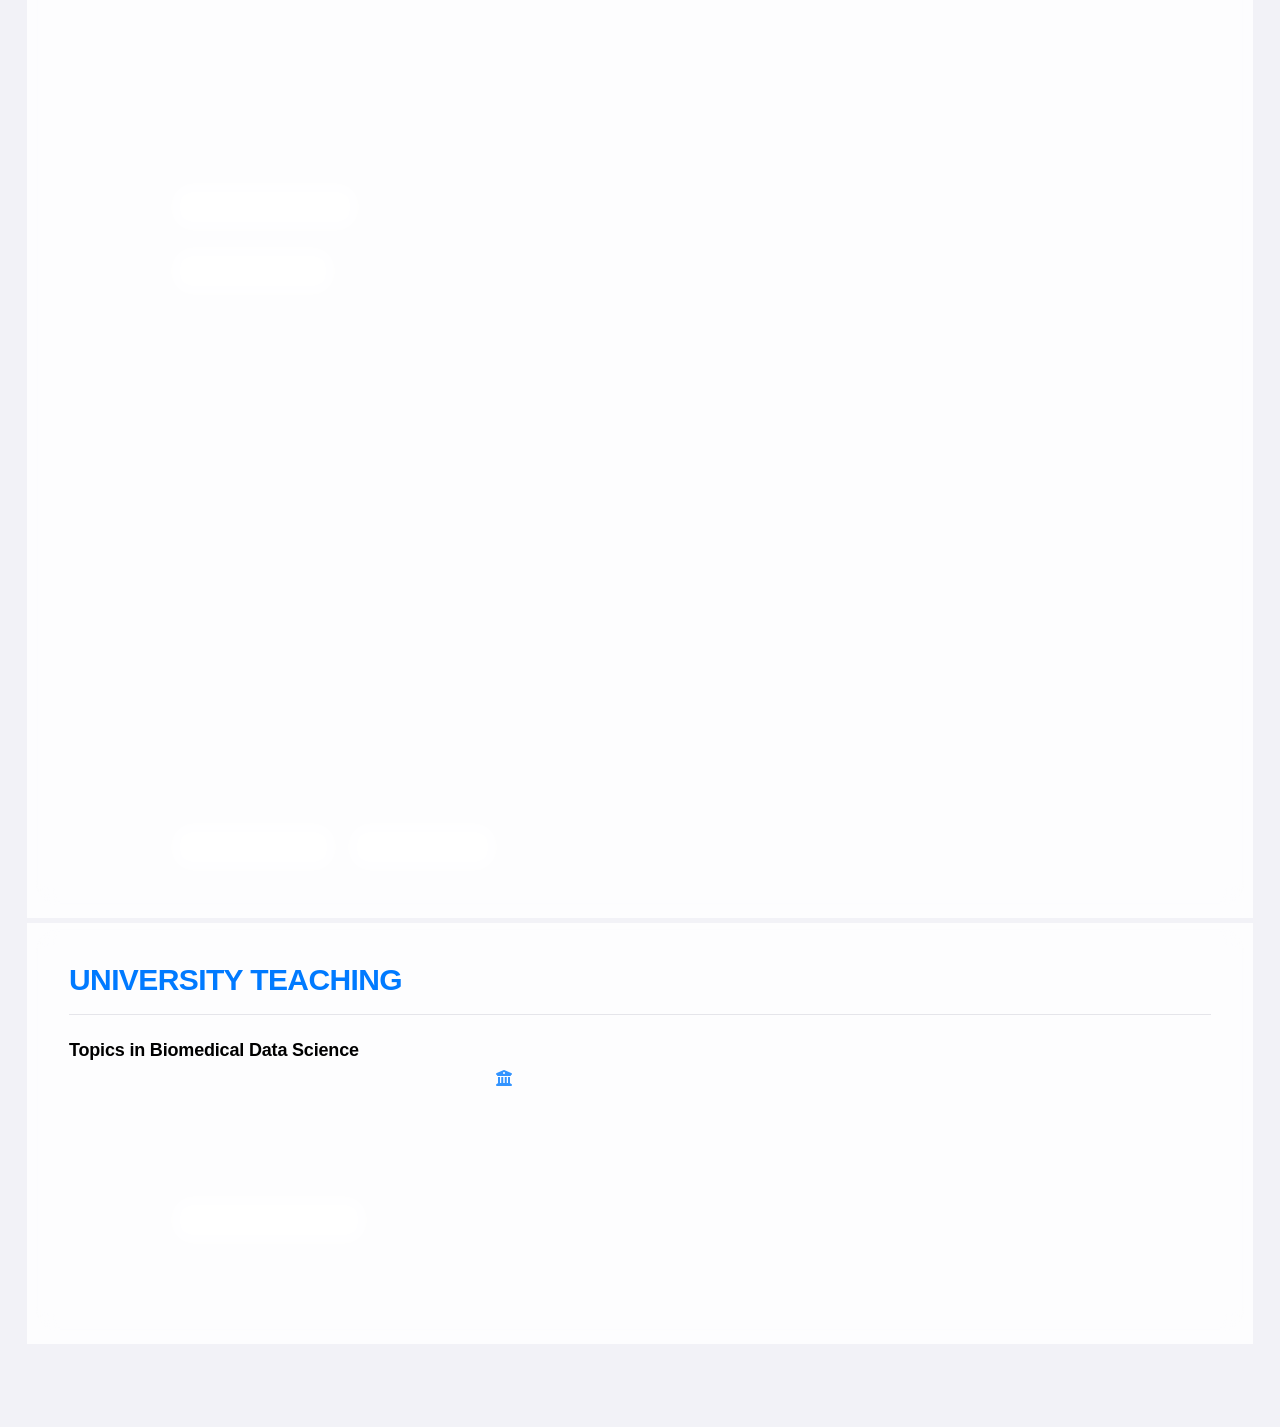
==== commit 6a1db5a5: "upgrade to apple inspired style" ====
--- a/pages/courses.html
+++ b/pages/courses.html
@@ -4,16 +4,28 @@
   <meta charset="UTF-8" />
   <meta name="viewport" content="width=device-width, initial-scale=1.0" />
   <title>Mohammad Orabe | Courses</title>
+  
+  <!-- Preconnect to external domains for faster loading -->
+  <link rel="preconnect" href="https://fonts.googleapis.com">
+  <link rel="preconnect" href="https://fonts.gstatic.com" crossorigin>
+  <link rel="preconnect" href="https://cdnjs.cloudflare.com">
+  
+  <!-- Load critical CSS inline or with high priority -->
   <link rel="stylesheet" href="../assets/css/style.css" />
+  
+  <!-- Load fonts with optimized display -->
   <link href="https://fonts.googleapis.com/css2?family=Inconsolata&display=swap" rel="stylesheet">
-  <link rel="stylesheet" href="https://cdnjs.cloudflare.com/ajax/libs/font-awesome/6.5.1/css/all.min.css">
+  
+  <!-- Load Font Awesome with deferred loading -->
+  <link rel="stylesheet" href="https://cdnjs.cloudflare.com/ajax/libs/font-awesome/6.5.1/css/all.min.css" media="print" onload="this.media='all'">
+  <noscript><link rel="stylesheet" href="https://cdnjs.cloudflare.com/ajax/libs/font-awesome/6.5.1/css/all.min.css"></noscript>
 </head>
 <body class="has-sidebar">
   <div class="container">
     <header class="page-header">
       <nav>
         <div class="nav-header">
-          <span class="nav-title">Menu</span>
+          <span class="nav-title">MENU</span>
           <button class="nav-toggle" aria-label="Toggle navigation" aria-expanded="false">
             <i class="fa-solid fa-chevron-down"></i>
           </button>
@@ -31,7 +43,7 @@
 
     <aside class="sidebar">
       <div class="sidebar-header">
-        <span class="sidebar-title">Contact</span>
+        <span class="sidebar-title">CONTACT</span>
         <button class="sidebar-toggle" aria-label="Toggle contact info" aria-expanded="false">
           <i class="fa-solid fa-chevron-down"></i>
         </button>
@@ -44,13 +56,13 @@
               <a href="mailto:m.orabe@icloud.com"><i class="fa-solid fa-envelope"></i>m.orabe@icloud.com</a>
           </li>    
           <li>
-              <a href="https://orcid.org/my-orcid?orcid=0009-0004-7177-799X" target="_blank" rel="noopener noreferrer"><i class="fa-brands fa-orcid"></i>0009-0004-7177-799X</a>
+              <a href="https://orcid.org/0009-0004-7177-799X" target="_blank" rel="noopener noreferrer"><i class="fa-brands fa-orcid"></i>ORCID iD</a>
           </li>
           <li>
               <a href="https://github.com/orabe" target="_blank" rel="noopener noreferrer"><i class="fa-brands fa-github"></i>orabe</a>
           </li>
           <li>
-              <a href="https://www.linkedin.com/in/mohammad-orabe-b2b9a5150/" target="_blank" rel="noopener noreferrer"><i class="fa-brands fa-linkedin"></i>mohammad-orabe</a>
+              <a href="https://www.linkedin.com/in/mohammad-orabe/" target="_blank" rel="noopener noreferrer"><i class="fa-brands fa-linkedin"></i>mohammad-orabe</a>
           </li>
         </ul>
       </div>
@@ -59,7 +71,7 @@
     <main>
       <div class="main-content">
         <section id="MathCodeLab-courses">
-        <h2>Courses Offered at MathCodeLab</h2>
+        <h2>COURSES OFFERED AT MATHCODELAB</h2>
           <article>
             <h3>Founder and Instructor at MathCodeLab</h3>
             <p class="entry-details">Aug 2023 – Present</p>
@@ -111,7 +123,7 @@
         </section>
 
         <section id="university-teaching">
-          <h2>University Teaching</h2>
+          <h2>UNIVERSITY TEACHING</h2>
           <article>
             <h3>Topics in Biomedical Data Science</h3>
             <p class="entry-details">Quality in Artificial Intelligence Group | <a href="https://www.tu.berlin/" target="_blank" rel="noopener noreferrer">Technische Universität Berlin<i class="fa-solid fa-building-columns"></i></a></p>
@@ -132,10 +144,6 @@
         </section>
       </div>
     </main>
-
-    <footer>
-      <p>&copy; 2025 Mohammad Orabe</p>
-    </footer>
     
     <button id="scrollTopBtn" title="Go to top"><i class="fa-solid fa-arrow-up"></i></button>
     <script>
--- a/assets/css/style.css
+++ b/assets/css/style.css
@@ -1,180 +1,628 @@
 /* ==========================================================================
-   1. Global Styles & Variables
+   1. Global Styles & Variables - Apple Design System
    ========================================================================== */
 :root {
-  --accent: #FF0F00;
+  /* Apple Color Palette */
+  --primary: #007AFF;
+  --primary-hover: #0056CC;
+  --accent: #FF3B30;
+  --success: #34C759;
+  --warning: #FF9500;
+  
+  /* Neutral Colors */
+  --white: #FFFFFF;
+  --gray-1: #F2F2F7;
+  --gray-2: #E5E5EA;
+  --gray-3: #D1D1D6;
+  --gray-4: #C7C7CC;
+  --gray-5: #AEAEB2;
+  --gray-6: #8E8E93;
+  --black: #000000;
+  
+  /* Semantic Colors */
+  --text-primary: #000000;
+  --text-secondary: #3C3C43;
+  --text-tertiary: #8E8E93;
+  --background: #FFFFFF;
+  --surface: rgba(255, 255, 255, 0.8);
+  --border-color: #E5E5EA;
+  
+  /* Typography Scale */
+  --font-size-xs: 0.75rem;    /* 12px */
+  --font-size-sm: 0.875rem;   /* 14px */
+  --font-size-base: 1rem;     /* 16px */
+  --font-size-lg: 1.125rem;   /* 18px */
+  --font-size-xl: 1.25rem;    /* 20px */
+  --font-size-2xl: 1.5rem;    /* 24px */
+  --font-size-3xl: 1.875rem;  /* 30px */
+  --font-size-4xl: 2.25rem;   /* 36px */
+  
+  /* Spacing Scale */
+  --space-1: 0.25rem;   /* 4px */
+  --space-2: 0.5rem;    /* 8px */
+  --space-3: 0.75rem;   /* 12px */
+  --space-4: 1rem;      /* 16px */
+  --space-5: 1.25rem;   /* 20px */
+  --space-6: 1.5rem;    /* 24px */
+  --space-8: 2rem;      /* 32px */
+  --space-10: 2.5rem;   /* 40px */
+  --space-12: 3rem;     /* 48px */
+  --space-16: 4rem;     /* 64px */
+  
+  /* Border Radius - Apple Design System */
+  --border-radius-sm: 6px;
+  --border-radius: 12px;
+  --border-radius-md: 16px;
+  --border-radius-lg: 20px;
+  --border-radius-xl: 24px;
+  --border-radius-2xl: 28px;
+  --border-radius-full: 9999px;
+  --border-radius-pill: 50px;
+  
+  /* Shadows */
+  --shadow-xs: 0 1px 3px rgba(0, 0, 0, 0.05);
+  --shadow-sm: 0 4px 6px rgba(0, 0, 0, 0.05);
+  --shadow-md: 0 10px 15px rgba(0, 0, 0, 0.1);
+  --shadow-lg: 0 20px 25px rgba(0, 0, 0, 0.1);
+  --shadow-xl: 0 25px 50px rgba(0, 0, 0, 0.15);
+  
+  /* Layout */
   --content-width: 960px;
-  --sidebar-width: 240px;
-  --sidebar-gap: 2em;
-  --header-height: 4em; /* Approx height for sticky positioning */
+  --sidebar-width: 280px;
+  --sidebar-gap: var(--space-8);
+  --header-height: var(--space-16);
+  
+  /* Transitions */
+  --transition-fast: 0.15s;
+  --transition-base: 0.2s;
+  --transition-slow: 0.3s;
+  --easing-apple: cubic-bezier(0.4, 0, 0.2, 1);
+  --easing-bounce: cubic-bezier(0.68, -0.55, 0.265, 1.55);
+  
+  /* Unified Animation Values */
+  --hover-scale-subtle: 1.02;
+  --hover-scale-medium: 1.05;
+  --hover-scale-bold: 1.1;
+  --hover-translate-subtle: 2px;
+  --hover-translate-medium: 4px;
+  --hover-rotate-subtle: 2deg; /* Reserved for functional elements like chevrons */
+  --hover-rotate-medium: 5deg; /* Reserved for functional elements like chevrons */
+  --press-scale: 0.95;
+  --bounce-scale: 1.05;
+  
+  /* Animation Durations */
+  --anim-fast: 0.3s;
+  --anim-base: 0.5s;
+  --anim-slow: 0.8s;
+  --anim-extra-slow: 1.2s;
 }
 
 body {
-  font-family: 'Inconsolata', monospace;
+  font-family: -apple-system, BlinkMacSystemFont, 'SF Pro Text', 'Helvetica Neue', Helvetica, Arial, sans-serif;
   margin: 0;
   padding: 0;
-  background-color: #f8f9fa;
-  color: #343a40;
+  background: var(--gray-1);
+  color: var(--text-primary);
   line-height: 1.6;
   display: flex;
   flex-direction: column;
   min-height: 100vh;
+  font-size: var(--font-size-base);
+  -webkit-font-smoothing: antialiased;
+  -moz-osx-font-smoothing: grayscale;
+  transition: all var(--transition-base) var(--easing-apple);
+}
+
+/* Smooth scrolling */
+html {
+  scroll-behavior: smooth;
+}
+
+/* Add smooth transitions to all elements */
+*,
+*::before,
+*::after {
+  transition: color var(--transition-base) var(--easing-apple),
+              background-color var(--transition-base) var(--easing-apple),
+              border-color var(--transition-base) var(--easing-apple),
+              box-shadow var(--transition-base) var(--easing-apple),
+              opacity var(--transition-base) var(--easing-apple),
+              transform var(--transition-base) var(--easing-apple);
+}
+
+/* Enhanced transitions for interactive elements */
+a, button, .nav-toggle, .sidebar-toggle, .card, .tag, .scroll-to-top, .social-link {
+  transition: all var(--transition-base) var(--easing-apple);
+  transform: translateZ(0); /* Hardware acceleration */
+  will-change: auto; /* Reduce unnecessary repaints */
+}
+
+/* Smooth hover effects */
+a:hover, button:hover, .nav-toggle:hover, .sidebar-toggle:hover, .card:hover, .tag:hover, .scroll-to-top:hover, .social-link:hover {
+  transition: all var(--transition-fast) var(--easing-apple);
+}
+
+/* Focus states with smooth transitions */
+a:focus, button:focus, .nav-toggle:focus, .sidebar-toggle:focus, input:focus, select:focus, textarea:focus {
+  transition: all var(--transition-fast) var(--easing-apple);
+  outline: 2px solid var(--blue-6);
+  outline-offset: 2px;
+}
+
+/* Layout transitions - reduced for performance */
+.container, .main-content, .sidebar, .page-header, .navigation, .mobile-nav-container, .sidebar-container {
+  transition: opacity var(--transition-fast) var(--easing-apple);
 }
 
 p {
   text-align: justify;
   hyphens: auto;
-}
+  margin-bottom: var(--space-4);
+  line-height: 1.6;
+  transition: all var(--transition-slow) var(--easing-apple);
+  /* Removed entrance animation for faster loading */
+  opacity: 1;
+}
+
+/* Removed stagger animations for faster page loads */
 
 /* ==========================================================================
-   2. Main Layout
+   2. Main Layout - Apple Design System
    ========================================================================== */
 .container {
   width: 100%;
   max-width: var(--content-width);
-  margin: 4em auto;
-  padding: 0 2em;
+  margin: var(--space-16) auto;
+  padding: 0 var(--space-8);
   box-sizing: border-box;
-}
+  /* Removed entrance animation for faster loading */
+}
+
+@keyframes fadeInUp {
+  from {
+    opacity: 0;
+    transform: translateY(30px);
+  }
+  to {
+    opacity: 1;
+    transform: translateY(0);
+  }
+}
+
+@keyframes fadeInLeft {
+  from {
+    opacity: 0;
+    transform: translateX(-30px);
+  }
+  to {
+    opacity: 1;
+    transform: translateX(0);
+  }
+}
+
+@keyframes fadeInRight {
+  from {
+    opacity: 0;
+    transform: translateX(30px);
+  }
+  to {
+    opacity: 1;
+    transform: translateX(0);
+  }
+}
+
+@keyframes scaleIn {
+  from {
+    opacity: 0;
+    transform: scale(var(--press-scale));
+  }
+  to {
+    opacity: 1;
+    transform: scale(1);
+  }
+}
+
+@keyframes slideDown {
+  from {
+    opacity: 0;
+    transform: translateY(-20px);
+  }
+  to {
+    opacity: 1;
+    transform: translateY(0);
+  }
+}
+
+@keyframes bounceIn {
+  0% {
+    opacity: 0;
+    transform: scale(0.3);
+  }
+  50% {
+    opacity: 1;
+    transform: scale(var(--bounce-scale));
+  }
+  70% {
+    transform: scale(0.9);
+  }
+  100% {
+    opacity: 1;
+    transform: scale(1);
+  }
+}
+
+@keyframes gentleBounce {
+  0% {
+    transform: translateY(0) scale(1);
+  }
+  50% {
+    transform: translateY(-var(--hover-translate-subtle)) scale(var(--hover-scale-subtle));
+  }
+  100% {
+    transform: translateY(-var(--hover-translate-subtle)) scale(1);
+  }
+}
+
+@keyframes ripple {
+  0% {
+    transform: translate(-50%, -50%) scale(0);
+    opacity: 0.8;
+  }
+  100% {
+    transform: translate(-50%, -50%) scale(4);
+    opacity: 0;
+  }
+}
+
+@keyframes slideUpFadeOut {
+  from {
+    opacity: 1;
+    transform: translateY(0);
+    max-height: 2000px;
+  }
+  to {
+    opacity: 0;
+    transform: translateY(-10px);
+    max-height: 0;
+  }
+}
+
+@keyframes slideDownFadeIn {
+  from {
+    opacity: 0;
+    transform: translateY(-10px);
+    max-height: 0;
+  }
+  to {
+    opacity: 1;
+    transform: translateY(0);
+    max-height: 2000px;
+  }
+}
+
+@keyframes slideInLeft {
+  from {
+    opacity: 0;
+    transform: translateX(-20px);
+  }
+  to {
+    opacity: 1;
+    transform: translateX(0);
+  }
+}
+
+@keyframes slideInRight {
+  from {
+    opacity: 0;
+    transform: translateX(20px);
+  }
+  to {
+    opacity: 1;
+    transform: translateX(0);
+  }
+}
+
+@keyframes float {
+  0%, 100% {
+    transform: translateY(0px);
+  }
+  50% {
+    transform: translateY(-3px);
+  }
+}
+
+@keyframes glow {
+  0%, 100% {
+    box-shadow: var(--shadow-sm);
+  }
+  50% {
+    box-shadow: var(--shadow-md);
+  }
+}
+
+/* Removed all stagger animations for faster page loads */
 
 main {
   flex-grow: 1;
 }
 
-footer {
-  text-align: center;
-  padding: 2em 1em;
-  margin-top: 4em;
-  font-size: 0.9em;
-  color: #6c757d;
-  border-top: 1px solid #dee2e6;
-  background-color: #f1f3f5;
-}
-
 /* ==========================================================================
-   3. Header & Navigation
+   3. Header & Navigation - Apple Design System
    ========================================================================== */
 .page-header {
   display: flex;
-  justify-content: flex-end; /* Default for non-sidebar pages */
+  justify-content: flex-end;
   align-items: center;
-  margin-bottom: 2em;
+  margin-bottom: var(--space-6);
+  animation: fadeInUp 0.5s var(--easing-apple) forwards;
+  animation-delay: 0.1s;
+  opacity: 0;
 }
 
 .page-header nav {
-  background-color: #fff;
-  border: 1px solid #e9ecef;
-  border-radius: 15px;
-  box-shadow: 0 2px 4px rgba(0,0,0,0.05);
-  padding: 1.2em 1.5em;
+  background: var(--surface);
+  border: 1px solid var(--border-color);
+  border-radius: var(--border-radius-xl);
+  box-shadow: var(--shadow-sm);
+  padding: var(--space-4) var(--space-6);
   width: 100%;
   box-sizing: border-box;
+  backdrop-filter: blur(10px);
+  transition: all var(--transition-slow) var(--easing-apple);
+  transform: translateY(0);
+  animation: float 4s ease-in-out infinite;
+}
+
+.page-header nav:hover {
+  box-shadow: var(--shadow-md);
+  transform: translateY(-2px);
+  animation-play-state: paused;
 }
 
 /* Navigation Header (Mobile) */
 .nav-header {
-  display: none; /* Hidden on desktop */
-  justify-content: space-between;
+  display: none;
+  justify-content: center;
   align-items: center;
-  padding-bottom: 1em;
-  margin-bottom: 1em;
+  padding-bottom: var(--space-4);
+  margin-bottom: var(--space-4);
+  width: 100%;
+  position: relative;
 }
 
 .nav-title {
-  font-weight: bold;
-  font-size: 1.3em;
-  color: #333;
+  font-family: -apple-system, BlinkMacSystemFont, 'SF Pro Display', sans-serif;
+  font-weight: 600;
+  font-size: var(--font-size-lg);
+  color: var(--text-primary);
+  letter-spacing: -0.01em;
+  text-transform: uppercase;
+  text-align: center;
 }
 
 .nav-toggle {
-  background: none;
-  border: none;
+  background: transparent;
+  border: 1.5px solid var(--border-color);
   cursor: pointer;
-  color: var(--accent);
-  font-size: 1em;
-  transition: color 0.2s ease-in-out;
-  padding: 0.25em;
-  min-width: 44px; /* Accessibility: minimum touch target size */
+  color: var(--text-primary);
+  font-size: var(--font-size-sm);
+  font-weight: 500;
+  transition: all var(--transition-base) var(--easing-apple);
+  padding: var(--space-3) var(--space-4);
+  border-radius: var(--border-radius-full);
+  min-width: 44px;
   min-height: 44px;
   display: flex;
   align-items: center;
   justify-content: center;
+  position: absolute;
+  right: 0;
+  overflow: hidden;
+  backdrop-filter: blur(10px);
+  -webkit-backdrop-filter: blur(10px);
+}
+
+.nav-toggle::before {
+  content: '';
+  position: absolute;
+  top: 50%;
+  left: 50%;
+  width: 0;
+  height: 0;
+  background: var(--primary);
+  border-radius: 50%;
+  opacity: 0.2;
+  transform: translate(-50%, -50%);
+  transition: all var(--transition-base) var(--easing-apple);
 }
 
 .nav-toggle:hover {
-  color: #333;
+  background: var(--primary) !important;
+  color: var(--white) !important;
+  border-color: var(--primary) !important;
+  transform: translateY(-var(--hover-translate-subtle)) scale(var(--hover-scale-subtle)) !important;
+  box-shadow: 
+    0 4px 16px rgba(0, 122, 255, 0.25),
+    0 2px 8px rgba(0, 122, 255, 0.15) !important;
+}
+
+.nav-toggle:hover::before {
+  width: 100%;
+  height: 100%;
+}
+
+.nav-toggle:active {
+  transform: scale(var(--press-scale));
+}
+
+.nav-toggle.expanded {
+  background: var(--primary);
+  color: var(--white);
+  border-color: var(--primary);
+  transform: rotate(180deg);
+  box-shadow: 
+    0 4px 16px rgba(0, 122, 255, 0.25),
+    0 2px 8px rgba(0, 122, 255, 0.15);
 }
 
 .nav-toggle i {
-  transition: transform 0.3s ease-in-out;
+  transition: transform var(--transition-slow) var(--easing-apple);
+  z-index: 1;
+  position: relative;
+}
+
+.nav-toggle.expanded i {
+  transform: rotate(180deg);
 }
 
 .nav-links-group {
   display: flex;
-  gap: 1.5em;
+  align-items: center;
+  gap: var(--space-2);
   list-style: none;
   margin: 0;
   padding: 0;
-  justify-content: flex-end; /* Default link alignment */
+  justify-content: flex-end;
 }
 
 .nav-links-group a {
-  color: #495057;
+  color: var(--text-secondary);
   text-decoration: none;
-  font-weight: bold;
-  font-size: 1.1em;
-  transition: color 0.2s ease-in-out;
-}
-
-.nav-links-group a:hover,
+  font-family: -apple-system, BlinkMacSystemFont, 'SF Pro Text', sans-serif;
+  font-weight: 500;
+  font-size: var(--font-size-base);
+  padding: var(--space-3) var(--space-4);
+  border-radius: var(--border-radius-pill);
+  transition: all var(--transition-base) var(--easing-apple);
+  position: relative;
+  letter-spacing: -0.01em;
+  /* Removed entrance animation for faster loading */
+  opacity: 1;
+}
+
+.nav-links-group a:hover {
+  color: var(--text-primary);
+  background: var(--gray-1);
+  transform: translateY(-var(--hover-translate-subtle)) scale(var(--hover-scale-subtle));
+  box-shadow: var(--shadow-xs);
+}
+
 .nav-links-group a.active {
-  color: var(--accent);
+  color: var(--primary);
+  background: rgba(0, 122, 255, 0.1);
+  transform: translateY(-1px);
+  box-shadow: var(--shadow-xs);
+}
+
+.nav-links-group a.active::after {
+  content: '';
+  position: absolute;
+  bottom: -2px;
+  left: 50%;
+  transform: translateX(-50%);
+  width: 4px;
+  height: 4px;
+  background: var(--primary);
+  border-radius: 50%;
+  animation: scaleIn 0.3s var(--easing-apple) forwards;
 }
 
 /* ==========================================================================
-   4. Typography & Headings
+   4. Typography & Headings - Apple Design System
    ========================================================================== */
 section h2 {
-  color: var(--accent);
-  font-size: 1.8em;
-  margin-top: 1.5em;
-  margin-bottom: 1em;
-  border-bottom: 2px solid #f1f3f5;
-  padding-bottom: 0.3em;
+  color: var(--primary);
+  font-family: -apple-system, BlinkMacSystemFont, 'SF Pro Display', sans-serif;
+  font-size: var(--font-size-3xl);
+  font-weight: 700;
+  margin-top: var(--space-8);
+  margin-bottom: var(--space-6);
+  padding-bottom: var(--space-4);
+  border-bottom: 1px solid var(--border-color);
+  letter-spacing: -0.02em;
+  line-height: 1.2;
+  transition: all var(--transition-slow) var(--easing-apple);
+  animation: fadeInUp 0.8s var(--easing-apple) forwards;
+  animation-delay: 0.2s;
+  opacity: 0;
+}
+
+/* Only make section titles with links interactive */
+section h2 > a:hover {
+  color: var(--primary-hover);
+  transform: translateX(var(--hover-translate-medium)) scale(var(--hover-scale-subtle));
 }
 
 section h3 {
-  font-size: 1.3em;
-  color: #333;
-  margin-top: 1em;
-  margin-bottom: 0.5em;
+  font-family: -apple-system, BlinkMacSystemFont, 'SF Pro Display', sans-serif;
+  font-size: var(--font-size-xl);
+  font-weight: 600;
+  color: var(--primary);
+  margin-top: var(--space-6);
+  margin-bottom: var(--space-3);
+  letter-spacing: -0.01em;
+  line-height: 1.3;
+  transition: all var(--transition-base) var(--easing-apple);
+  animation: fadeInUp 0.6s var(--easing-apple) forwards;
+  animation-delay: 0.3s;
+  opacity: 0;
+}
+
+/* Only make section h3 with links interactive */
+section h3 > a:hover {
+  color: var(--primary-hover);
+  transform: translateX(var(--hover-translate-subtle)) scale(var(--hover-scale-subtle));
 }
 
 article h3 {
-  font-size: 1.4em;
-  font-weight: bold;
-  color: #333;
-  margin-top: 1em;
-  margin-bottom: 0.25em;
+  font-family: -apple-system, BlinkMacSystemFont, 'SF Pro Display', sans-serif;
+  font-size: var(--font-size-lg);
+  font-weight: 600;
+  color: var(--text-primary);
+  margin-top: var(--space-5);
+  margin-bottom: var(--space-2);
+  letter-spacing: -0.01em;
+  line-height: 1.3;
+  transition: all var(--transition-base) var(--easing-apple);
+  animation: fadeInUp 0.5s var(--easing-apple) forwards;
+  animation-delay: 0.4s;
+  opacity: 0;
+}
+
+/* Only make article h3 with links interactive */
+article h3 > a:hover {
+  color: var(--primary);
+  transform: translateX(var(--hover-translate-subtle)) scale(var(--hover-scale-subtle));
 }
 
 .entry-details {
-  font-size: 0.95em;
-  color: #555;
-  margin-top: 0.1em;
-  margin-bottom: 0.1em;
+  font-family: -apple-system, BlinkMacSystemFont, 'SF Pro Text', sans-serif;
+  font-size: var(--font-size-sm);
+  color: var(--text-secondary);
+  margin-top: var(--space-1);
+  margin-bottom: var(--space-1);
+  line-height: 1.4;
 }
 
 /* ==========================================================================
-   5. Main Content & Components
+   5. Main Content & Components - Apple Design System
    ========================================================================== */
 .main-content > section {
-  background-color: #fff;
-  border: 1px solid #e9ecef;
-  border-radius: 15px;
-  box-shadow: 0 2px 4px rgba(0,0,0,0.05);
-  padding: 1.5em 2em;
-  margin-bottom: 2em;
+  background: var(--surface);
+  border: 1px solid var(--border-color);
+  border-radius: var(--border-radius-xl);
+  box-shadow: var(--shadow-sm);
+  padding: var(--space-8);
+  margin-bottom: var(--space-6);
+  backdrop-filter: blur(10px);
+  transition: all var(--transition-slow) var(--easing-apple);
+  animation: fadeInUp 0.8s var(--easing-apple) forwards;
+  opacity: 0;
+}
+
+.main-content > section:hover {
+  box-shadow: var(--shadow-md);
+  transform: translateY(-2px);
 }
 
 .main-content > section:last-child {
@@ -186,14 +634,14 @@
 }
 
 article + article {
-  border-top: 1px solid #eee;
-  margin-top: 1.5em;
-  padding-top: 1.5em;
+  border-top: 1px solid var(--border-color);
+  margin-top: var(--space-6);
+  padding-top: var(--space-6);
 }
 
 @keyframes highlight-fade {
   from {
-    background-color: rgba(255, 15, 0, 0.2); /* Use your --accent color with transparency */
+    background-color: rgba(0, 122, 255, 0.1);
   }
   to {
     background-color: transparent;
@@ -201,25 +649,59 @@
 }
 
 .highlight {
-  animation: highlight-fade 2.5s ease-out;
-  border-radius: 8px; /* Optional: gives the highlight slightly rounded corners */
+  animation: highlight-fade 2.5s var(--easing-apple);
+  border-radius: var(--border-radius);
 }
 
 .article-body {
   display: flex;
   align-items: flex-start;
-  margin-top: 0.75em;
+  margin-top: var(--space-4);
+  gap: var(--space-4);
+}
+
+.institution-logos-container {
+  display: flex;
+  flex-direction: column;
+  gap: var(--space-2);
+  flex: 0 0 70px;
 }
 
 .institution-logo {
   flex: 0 0 70px;
-  margin-right: 15px;
+  width: 70px;
+  height: 70px;
+  display: flex;
+  align-items: center;
+  justify-content: center;
+  background: var(--surface);
+  border-radius: var(--border-radius);
+  padding: var(--space-2);
+  box-shadow: var(--shadow-xs);
+}
+
+.institution-logo a {
+  display: block;
+  transition: all 0.3s var(--timing-function);
+  border-radius: var(--border-radius-sm);
+  text-decoration: none;
+}
+
+.institution-logo a:hover {
+  transform: translateY(-2px);
+  box-shadow: var(--shadow-sm);
+}
+
+.institution-logo a:focus {
+  outline: 2px solid var(--primary);
+  outline-offset: 2px;
 }
 
 .institution-logo img {
   max-width: 100%;
   height: auto;
   display: block;
+  border-radius: var(--border-radius-sm);
 }
 
 .description-content {
@@ -234,78 +716,116 @@
   display: inline-flex;
   align-items: center;
   cursor: pointer;
-  margin-top: 1em;
-  margin-bottom: 0.5em;
-  color: #555;
-  font-size: 0.9rem;
-  padding: 0.2em 0;
+  margin-top: var(--space-4);
+  margin-bottom: var(--space-3);
+  color: var(--text-secondary);
+  font-family: -apple-system, BlinkMacSystemFont, 'SF Pro Text', sans-serif;
+  font-size: var(--font-size-sm);
+  font-weight: 500;
+  padding: var(--space-2) var(--space-3);
+  border-radius: var(--border-radius-pill);
+  transition: all var(--transition-base) var(--easing-apple);
+  background: transparent;
+  border: 2px solid var(--border-color);
+  animation: fadeInUp 0.5s var(--easing-apple) forwards;
+  opacity: 0;
+}
+
+.toggle-arrow:hover {
+  background: var(--text-secondary);
+  color: var(--white);
+  border-color: var(--text-secondary);
+  transform: translateY(-var(--hover-translate-subtle)) scale(var(--hover-scale-subtle));
+  box-shadow: var(--shadow-xs);
 }
 
 .toggle-arrow::before {
   content: '';
   display: inline-block;
-  width: 0;
-  height: 0;
-  border-top: 6px solid transparent;
-  border-bottom: 6px solid transparent;
-  border-left: 8px solid #555;
-  margin-right: 0.6em;
-  transition: transform 0.3s ease-in-out;
+  width: 6px;
+  height: 6px;
+  border-right: 2px solid currentColor;
+  border-bottom: 2px solid currentColor;
+  transform: rotate(-45deg);
+  margin-right: var(--space-2);
+  transition: transform var(--transition-slow) var(--easing-apple);
 }
 
 .toggle-arrow[aria-expanded="true"]::before {
-  transform: rotate(90deg);
-}
-
-.toggle-arrow:hover,
-.toggle-arrow:focus {
-  color: var(--accent);
-  outline: none;
+  transform: rotate(45deg);
+}
+
+.toggle-arrow[aria-expanded="true"] {
+  background: var(--primary);
+  color: var(--white);
+  border-color: var(--primary);
 }
 
 .extra-description {
-  padding-top: 0.5em;
+  padding-top: var(--space-4);
+  margin-top: var(--space-4);
+  border-top: 1px solid var(--border-color);
 }
 
 .tag-container {
   display: flex;
   flex-wrap: wrap;
-  gap: 0.5em;
-  margin-top: 1em;
+  gap: var(--space-2);
+  margin-top: var(--space-4);
 }
 
 .tag {
-  display: inline-block;
-  background-color: #e9ecef;
-  color: #495057;
-  padding: 0.4em 0.8em;
-  border-radius: 15px;
-  font-size: 0.9em;
-  transition: background-color 0.2s ease-in-out, color 0.2s ease-in-out;
+  display: inline-flex;
+  align-items: center;
+  background: var(--gray-1);
+  color: var(--text-secondary);
+  padding: var(--space-2) var(--space-3);
+  border-radius: var(--border-radius-pill);
+  font-family: -apple-system, BlinkMacSystemFont, 'SF Pro Text', sans-serif;
+  font-size: var(--font-size-sm);
+  font-weight: 500;
+  border: 1px solid var(--border-color-subtle);
+  transition: all var(--transition-base) var(--easing-apple);
+  white-space: nowrap;
+  /* Removed entrance animation for faster loading */
+  opacity: 1;
+  transform: scale(1);
 }
 
 .tag:hover {
-  background-color: var(--accent);
-  color: white;
-  cursor: default;
+  background: var(--primary);
+  color: var(--white);
+  border-color: var(--primary);
+  transform: translateY(-var(--hover-translate-subtle)) scale(var(--hover-scale-subtle));
+  box-shadow: var(--shadow-xs);
 }
 
 /* ==========================================================================
-   6. Sidebar Layout & Components
+   6. Sidebar Layout & Components - Apple Design System
    ========================================================================== */
 .sidebar {
-  background-color: #fff;
-  border: 1px solid #e9ecef;
-  border-radius: 15px;
-  box-shadow: 0 2px 4px rgba(0,0,0,0.05);
-  padding: 1.5em;
+  background: var(--surface);
+  border: 1px solid var(--border-color);
+  border-radius: var(--border-radius-xl);
+  box-shadow: var(--shadow-sm);
+  padding: var(--space-6);
+  backdrop-filter: blur(10px);
+  transition: all var(--transition-slow) var(--easing-apple);
+  animation: fadeInLeft 0.8s var(--easing-apple) forwards, glow 6s ease-in-out infinite;
+  animation-delay: 0.2s, 2s;
+  opacity: 0;
+}
+
+.sidebar:hover {
+  box-shadow: var(--shadow-md);
+  animation-play-state: running, paused;
 }
 
 /* --- Grid Layout for Pages with Sidebar --- */
 body.has-sidebar .container {
   display: grid;
   grid-template-columns: var(--sidebar-width) 1fr;
-  grid-template-rows: auto 1fr auto; /* Header, Main, Footer */
+  grid-template-rows: auto 1fr;
   gap: 0 var(--sidebar-gap);
   max-width: calc(var(--content-width) + var(--sidebar-width) + var(--sidebar-gap));
   align-items: start;
@@ -320,26 +840,31 @@
 
 body.has-sidebar .sidebar {
   grid-column: 1;
-  grid-row: 1 / span 2; /* Span across header and main rows */
+  grid-row: 1 / span 2;
   position: sticky;
-  top: 4em; /* Aligns with container's top margin */
+  top: var(--space-8);
+  margin-bottom: var(--space-8);
 }
 
 body.has-sidebar main {
   grid-column: 2;
   grid-row: 2;
-  padding-top: 2em; /* Creates space below the nav bar */
+  padding-top: var(--space-6);
+  padding-bottom: var(--space-8);
 }
 
 body.has-sidebar footer {
-  grid-column: 1 / -1; /* Span both columns */
+  grid-column: 1 / -1;
   grid-row: 3;
 }
 
-/* --- Nav Bar Tabbed Style --- */
+/* --- Nav Bar Apple-style --- */
 body.has-sidebar .page-header nav {
-  padding: 0; /* Remove padding to let links fill the space */
-  overflow: hidden; /* Clip the corners of the child links */
+  padding: 0;
+  overflow: hidden;
+  background: var(--surface);
+  border-radius: var(--border-radius-xl);
+  box-shadow: var(--shadow-xs);
 }
 
 body.has-sidebar .nav-links-group {
@@ -350,200 +875,337 @@
 body.has-sidebar .nav-links-group a {
   flex-grow: 1;
   text-align: center;
-  padding: 1.2em 1.5em; /* Add padding back to the links themselves */
-  border-radius: 0; /* Links shouldn't have their own radius */
+  padding: var(--space-4) var(--space-6);
+  border-radius: 0;
+  font-weight: 500;
+  transition: all var(--transition-base) var(--easing-apple);
 }
 
 body.has-sidebar .nav-links-group a + a {
-  border-left: 1px solid #f1f3f5;
+  border-left: 1px solid var(--border-color);
+}
+
+body.has-sidebar .nav-links-group a:hover {
+  background: var(--gray-1);
+}
+
+body.has-sidebar .nav-links-group a.active {
+  background: var(--primary);
+  color: var(--white);
 }
 
 /* --- Shared Sidebar Components --- */
 .sidebar .profile-image {
   display: block;
   width: 80%;
-  margin: 0 auto 1.5em;
-  border-radius: 15px;
+  margin: 0 auto var(--space-6);
+  border-radius: var(--border-radius-xl);
+  box-shadow: var(--shadow-xs);
+  transition: all var(--transition-slow) var(--easing-apple);
+  /* Removed entrance animation for faster loading */
+  opacity: 1;
+}
+
+.sidebar .profile-image:hover {
+  transform: scale(var(--hover-scale-medium));
+  box-shadow: var(--shadow-md);
 }
 
 /* Sidebar Header (Mobile) */
 .sidebar-header {
-  display: none; /* Hidden on desktop */
-  justify-content: space-between;
+  display: none;
+  justify-content: center;
   align-items: center;
-  padding-bottom: 1em;
-  margin-bottom: 1em;
+  /* padding-bottom: var(--space-4); */
+  margin-bottom: var(--space-4);
+  width: 100%;
+  position: relative;
 }
 
 .sidebar-title {
-  font-weight: bold;
-  font-size: 1.3em;
-  color: #333;
+  font-family: -apple-system, BlinkMacSystemFont, 'SF Pro Display', sans-serif;
+  font-weight: 600;
+  font-size: var(--font-size-lg);
+  color: var(--text-primary);
+  letter-spacing: -0.01em;
+  text-transform: uppercase;
+  text-align: center;
 }
 
 .sidebar-toggle {
-  background: none;
-  border: none;
+  background: transparent;
+  border: 1.5px solid var(--border-color);
   cursor: pointer;
-  color: var(--accent);
-  font-size: 1em;
-  transition: color 0.2s ease-in-out;
-  padding: 0.25em;
-  min-width: 44px; /* Accessibility: minimum touch target size */
+  color: var(--text-primary);
+  font-size: var(--font-size-sm);
+  font-weight: 500;
+  transition: all var(--transition-base) var(--easing-apple);
+  padding: var(--space-3) var(--space-4);
+  border-radius: var(--border-radius-full);
+  min-width: 44px;
   min-height: 44px;
   display: flex;
   align-items: center;
   justify-content: center;
+  position: absolute;
+  right: 0;
+  overflow: hidden;
+  backdrop-filter: blur(10px);
+  -webkit-backdrop-filter: blur(10px);
+}
+
+.sidebar-toggle::before {
+  content: '';
+  position: absolute;
+  top: 50%;
+  left: 50%;
+  width: 0;
+  height: 0;
+  background: var(--primary);
+  border-radius: 50%;
+  opacity: 0.2;
+  transform: translate(-50%, -50%);
+  transition: all var(--transition-base) var(--easing-apple);
 }
 
 .sidebar-toggle:hover {
-  color: #333;
+  background: var(--primary) !important;
+  color: var(--white) !important;
+  border-color: var(--primary) !important;
+  transform: translateY(-var(--hover-translate-subtle)) scale(var(--hover-scale-subtle)) !important;
+  box-shadow: 
+    0 4px 16px rgba(0, 122, 255, 0.25),
+    0 2px 8px rgba(0, 122, 255, 0.15) !important;
+}
+
+.sidebar-toggle:hover::before {
+  width: 100%;
+  height: 100%;
+}
+
+.sidebar-toggle:active {
+  transform: scale(var(--press-scale));
+}
+
+.sidebar-toggle.expanded {
+  background: var(--primary);
+  color: var(--white);
+  border-color: var(--primary);
+  transform: rotate(180deg);
+  box-shadow: 
+    0 4px 16px rgba(0, 122, 255, 0.25),
+    0 2px 8px rgba(0, 122, 255, 0.15);
 }
 
 .sidebar-toggle i {
-  transition: transform 0.3s ease-in-out;
+  transition: transform var(--transition-slow) var(--easing-apple);
+  z-index: 1;
+  position: relative;
+}
+
+.sidebar-toggle.expanded i {
+  transform: rotate(180deg);
 }
 
 .sidebar h3 {
   margin-top: 0;
-  color: var(--accent);
-  border-bottom: 2px solid #f1f3f5;
-  padding-bottom: 0.3em;
-  font-size: 1.3em;
+  color: var(--text-primary);
+  font-family: -apple-system, BlinkMacSystemFont, 'SF Pro Display', sans-serif;
+  font-weight: 600;
+  font-size: var(--font-size-lg);
+  border-bottom: 1px solid var(--border-color);
+  padding-bottom: var(--space-3);
+  margin-bottom: var(--space-4);
+  letter-spacing: -0.01em;
 }
 
 .sidebar .social-links {
   list-style: none;
   padding: 0;
   margin: 0;
+  display: flex;
+  flex-direction: column;
+  gap: var(--space-2);
 }
 
 .sidebar .social-links li {
-  margin-bottom: 0.5em;
+  margin-bottom: 0;
 }
 
 .sidebar .social-links a {
   display: flex;
   align-items: center;
-  font-size: 0.92em;
-  color: #333;
+  font-family: -apple-system, BlinkMacSystemFont, 'SF Pro Text', sans-serif;
+  font-size: var(--font-size-sm);
+  font-weight: 500;
+  color: var(--text-primary);
   text-decoration: none;
-  transition: color 0.2s ease-in-out;
-  padding: 0.4em;
-  border-radius: 5px;
+  transition: all var(--transition-base) var(--easing-apple);
+  padding: var(--space-4) var(--space-5);
+  border-radius: var(--border-radius-pill);
+  background: transparent;
+  border: 1.5px solid var(--border-color);
+  animation: fadeInRight 0.6s var(--easing-apple) forwards;
+  opacity: 0;
+  backdrop-filter: blur(10px);
+  -webkit-backdrop-filter: blur(10px);
 }
 
 .sidebar .social-links a:hover {
-  color: var(--accent);
-  background-color: #f8f9fa;
+  color: var(--white);
+  background: var(--primary);
+  border-color: var(--primary);
+  transform: translateY(-var(--hover-translate-subtle)) scale(var(--hover-scale-subtle));
+  box-shadow: 
+    0 4px 16px rgba(0, 122, 255, 0.25),
+    0 2px 8px rgba(0, 122, 255, 0.15);
 }
 
 .sidebar .social-links a i {
-  font-size: 1.2em;
-  width: 1.5em;
+  font-size: var(--font-size-lg);
+  width: 24px;
   text-align: center;
-  margin-right: 0.6em;
-  color: var(--accent);
-  transition: color 0.2s ease-in-out;
+  margin-right: var(--space-3);
+  color: var(--primary);
+  transition: all var(--transition-base) var(--easing-apple);
 }
 
 .sidebar .social-links a:hover i {
-  color: #333;
+  color: var(--white);
 }
 
 /* --- Divider and TOC for CV Page --- */
 .sidebar-divider {
   border: 0;
-  border-top: 1px solid #e9ecef;
-  margin: 1.5em 0;
+  border-top: 1px solid var(--border-color);
+  margin: var(--space-6) 0;
 }
 
 #toc-nav {
   list-style-type: none;
   padding-left: 0;
   margin: 0;
+  display: flex;
+  flex-direction: column;
+  gap: var(--space-1);
 }
 
 #toc-nav li a {
   text-decoration: none;
-  color: #333;
+  color: var(--text-secondary);
+  font-family: -apple-system, BlinkMacSystemFont, 'SF Pro Text', sans-serif;
+  font-size: var(--font-size-sm);
+  font-weight: 500;
   display: block;
-  padding: 0.4em 0.6em;
-  border-radius: 5px;
-  transition: background-color 0.2s ease-in-out, color 0.2s ease-in-out;
+  padding: var(--space-3) var(--space-4);
+  border-radius: var(--border-radius-pill);
+  transition: all var(--transition-base) var(--easing-apple);
+  background: var(--gray-1);
+  border: 1px solid var(--border-color);
+  text-align: center;
 }
 
 #toc-nav li a:hover,
-#toc-nav li a:focus,
+#toc-nav li a:focus {
+  color: var(--text-primary);
+  background: var(--gray-2);
+  transform: translateY(-1px);
+  box-shadow: var(--shadow-xs);
+}
+
 #toc-nav li a.active {
-  background-color: var(--accent);
-  color: white;
+  background: var(--primary);
+  color: var(--white);
+  border-color: var(--primary);
 }
 
 .tag-container .tag {
-  background-color: #e9ecef;
-  color: #495057;
-  padding: 0.3em 0.7em;
-  border-radius: 15px;
-  font-size: 0.8em;
+  background: var(--gray-1);
+  color: var(--text-secondary);
+  padding: var(--space-2) var(--space-3);
+  border-radius: var(--border-radius-pill);
+  font-family: -apple-system, BlinkMacSystemFont, 'SF Pro Text', sans-serif;
+  font-size: var(--font-size-xs);
   font-weight: 500;
   white-space: nowrap;
+  border: 1px solid var(--border-color);
+  transition: all var(--transition-base) var(--easing-apple);
 }
 
 .related-links {
-  margin-top: 1em;
-  font-size: 0.9em;
+  margin-top: var(--space-4);
+  font-size: var(--font-size-sm);
+  display: flex;
+  flex-wrap: wrap;
+  gap: var(--space-3);
 }
 
 .related-links a {
-  margin-right: 1.5em;
-  color: var(--accent);
+  color: var(--primary);
   text-decoration: none;
-  font-weight: 500;
+  font-family: -apple-system, BlinkMacSystemFont, 'SF Pro Text', sans-serif;
+  font-weight: 600;
+  display: inline-flex;
+  align-items: center;
+  padding: var(--space-3) var(--space-4);
+  border-radius: var(--border-radius-pill);
+  background: transparent;
+  border: 1.5px solid var(--primary);
+  transition: all var(--transition-base) var(--easing-apple);
+  backdrop-filter: blur(10px);
+  -webkit-backdrop-filter: blur(10px);
 }
 
 .related-links a:hover {
-  text-decoration: underline;
-}
-
-/* .related-links a::after {
-  content: '🔗';
-  margin-left: 4px;
-  display: inline-block;
-  text-decoration: none !important;
-} */
+  color: var(--white);
+  background: var(--primary);
+  border-color: var(--primary);
+  transform: translateY(-var(--hover-translate-subtle)) scale(var(--hover-scale-subtle));
+  box-shadow: 
+    0 4px 16px rgba(0, 122, 255, 0.25),
+    0 2px 8px rgba(0, 122, 255, 0.15);
+}
 
 .related-links a i {
-  margin-right: 0.4em;
-  width: 1.2em;
+  margin-right: var(--space-2);
+  width: 20px;
   text-align: center;
-  color: var(--accent);
-  transition: color 0.2s ease-in-out;
+  color: var(--primary);
+  font-size: var(--font-size-lg);
+  transition: all var(--transition-base) var(--easing-apple);
 }
 
 .related-links a:hover i {
-  color: #333;
+  color: var(--white);
 }
 
 /* --- Icon links for titles and institutions --- */
 h2 > a, h3 > a, .entry-details > a {
   text-decoration: none;
   color: inherit;
+  transition: color var(--transition-base) var(--easing-apple);
+  cursor: pointer;
+}
+
+h2 > a:hover, h3 > a:hover, .entry-details > a:hover {
+  color: var(--primary);
 }
 
 h2 > a i, h3 > a i, .entry-details > a i {
-  margin-left: 0.5em;
-  font-size: 0.85em;
-  color: var(--accent);
-  transition: color 0.2s ease-in-out;
+  margin-left: var(--space-2);
+  font-size: var(--font-size-base);
+  color: var(--primary);
+  transition: all var(--transition-base) var(--easing-apple);
+  opacity: 0.8;
 }
 
 h2 > a:hover i, h3 > a:hover i, .entry-details > a:hover i {
-  color: #333;
+  color: var(--primary-hover);
+  opacity: 1;
 }
 
 /* ==========================================================================
-   7. Responsive Design
+   7. Responsive Design - Apple Design System
    ========================================================================== */
 
 @media (max-width: 1350px) {
@@ -553,12 +1215,12 @@
   }
 
   body.has-sidebar .page-header {
-    display: flex; /* Revert to flex for alignment */
+    display: flex;
     justify-content: flex-end;
   }
 
   body.has-sidebar main {
-    padding-top: 0; /* Reset padding */
+    padding-top: 0;
   }
 
   /* Reset sidebar positioning for medium screens */
@@ -569,77 +1231,100 @@
     height: auto;
     z-index: auto;
     overflow-y: visible;
-    margin-bottom: 2em;
+    margin-bottom: var(--space-6);
   }
 
   /* Revert nav tabs back to normal links */
   body.has-sidebar .page-header nav {
-    padding: 1.2em 1.5em; /* Restore padding to the nav container */
-    overflow: visible; /* Reset overflow */
+    padding: var(--space-4) var(--space-6);
+    overflow: visible;
   }
 
   body.has-sidebar .nav-links-group {
-    justify-content: flex-end; /* Group links to the right */
-    gap: 1.5em; /* Restore original gap */
+    justify-content: flex-end;
+    gap: var(--space-4);
   }
 
   body.has-sidebar .nav-links-group a {
-    flex-grow: 0; /* Stop links from stretching */
-    text-align: left; /* Reset text alignment */
-    padding: 0; /* Remove special padding */
+    flex-grow: 0;
+    text-align: left;
+    padding: var(--space-3) var(--space-4);
+    border-radius: var(--border-radius);
   }
 
   body.has-sidebar .nav-links-group a + a {
-    border-left: none; /* Remove tab separator */
+    border-left: none;
   }
 }
 
 @media (max-width: 1024px) {
   .container {
-    margin-top: 2em;
-    margin-bottom: 2em;
-    padding: 0 1.5em;
+    margin-top: var(--space-6);
+    margin-bottom: var(--space-6);
+    padding: 0 var(--space-6);
   }
 
   .main-content > section {
-    padding: 1.5em;
+    padding: var(--space-6);
   }
 
   .article-body {
     flex-direction: column;
+    gap: var(--space-4);
+  }
+
+  .institution-logos-container {
+    flex-direction: row;
+    flex-wrap: wrap;
+    gap: var(--space-2);
+    flex: none;
+    justify-content: flex-start;
   }
 
   .institution-logo {
-    margin: 0 0 1em 0;
+    margin: 0 0 var(--space-4) 0;
     max-width: 80px;
+    max-height: 80px;
+    width: 80px;
+    height: 80px;
     align-self: flex-start;
   }
 
   .nav-links-group {
-    gap: 1em;
+    gap: var(--space-3);
   }
 
   .nav-links-group a {
-    font-size: 1em;
+    font-size: var(--font-size-base);
+    padding: var(--space-3) var(--space-4);
+  }
+
+  /* Responsive Typography for Tablets */
+  section h2 {
+    font-size: var(--font-size-2xl);
+  }
+
+  section h3, article h3 {
+    font-size: var(--font-size-lg);
   }
 }
 
 
 @media (max-width: 768px) {
   .container {
-    margin-top: 1em !important;
-    margin-bottom: 1em !important;
-    padding: 0 1em !important;
+    margin-top: var(--space-4) !important;
+    margin-bottom: var(--space-4) !important;
+    padding: 0 var(--space-4) !important;
     max-width: 100% !important;
   }
 
   .page-header,
   body.has-sidebar .page-header {
     justify-content: flex-start;
-    margin-bottom: 1em;
-  }
-
-  /* Ensure sidebar is not sticky/fixed on mobile - scrolls naturally */
+    margin-bottom: var(--space-4);
+  }
+
+  /* Ensure sidebar is not sticky/fixed on mobile */
   .sidebar,
   body.has-sidebar .sidebar {
     position: static !important;
@@ -648,13 +1333,13 @@
     right: auto !important;
     width: auto !important;
     z-index: auto !important;
-    background-color: #fff !important;
-    border: 1px solid #e9ecef !important;
-    border-radius: 15px !important;
-    box-shadow: 0 2px 4px rgba(0,0,0,0.05) !important;
+    background: var(--surface) !important;
+    border: 1px solid var(--border-color) !important;
+    border-radius: var(--border-radius-xl) !important;
+    box-shadow: var(--shadow-sm) !important;
     grid-column: unset !important;
     grid-row: unset !important;
-    margin-bottom: 1em !important;
+    margin-bottom: var(--space-4) !important;
   }
 
   /* Remove padding from body since nothing is fixed */
@@ -671,27 +1356,104 @@
   .nav-links-group {
     display: none;
     flex-direction: column !important;
-    gap: 0.5em;
+    gap: var(--space-1);
     align-items: flex-start;
-    margin-top: 1em;
-    padding-top: 1em;
-    border-top: 1px solid #e9ecef;
+    margin-top: var(--space-4);
+    padding-top: var(--space-4);
+    opacity: 0;
+    transform: translateY(-10px);
+    transition: all var(--transition-slow) var(--easing-apple);
+    max-height: 0;
+    overflow: hidden;
   }
 
   /* Show nav links when expanded */
   .nav-links-group.expanded {
     display: flex !important;
+    opacity: 1;
+    transform: translateY(0);
+    max-height: none;
+    overflow: visible;
+    animation: slideDownFadeIn 0.4s var(--easing-apple) forwards;
+  }
+
+  /* Collapsing animation */
+  .nav-links-group.collapsing {
+    display: flex !important;
+    opacity: 0;
+    transform: translateY(-10px);
+    max-height: 0;
+    overflow: hidden;
+    animation: slideUpFadeOut 0.3s var(--easing-apple) forwards;
   }
 
   .nav-links-group a {
-    font-size: 1em !important;
-    padding: 0.5em 0;
+    font-size: var(--font-size-sm) !important;
+    padding: var(--space-4) var(--space-5);
     width: 100%;
-  }
-
-  /* Mobile Navigation - normal positioning */
+    border-radius: var(--border-radius-full);
+    background: transparent;
+    border: 1.5px solid var(--border-color);
+    color: var(--text-primary);
+    text-align: center;
+    margin-bottom: var(--space-1);
+    transition: all var(--transition-base) var(--easing-apple);
+    opacity: 0;
+    transform: translateX(-20px);
+    font-weight: 500;
+    display: flex;
+    align-items: center;
+    justify-content: center;
+    backdrop-filter: blur(10px);
+    -webkit-backdrop-filter: blur(10px);
+    box-sizing: border-box;
+  }
+
+  .nav-links-group.expanded a {
+    opacity: 1;
+    transform: translateX(0);
+  }
+
+  .nav-links-group.expanded a:nth-child(1) { animation-delay: 0.1s; animation: slideInLeft 0.3s var(--easing-apple) forwards; }
+  .nav-links-group.expanded a:nth-child(2) { animation-delay: 0.2s; animation: slideInLeft 0.3s var(--easing-apple) forwards; }
+  .nav-links-group.expanded a:nth-child(3) { animation-delay: 0.3s; animation: slideInLeft 0.3s var(--easing-apple) forwards; }
+  .nav-links-group.expanded a:nth-child(4) { animation-delay: 0.4s; animation: slideInLeft 0.3s var(--easing-apple) forwards; }
+  .nav-links-group.expanded a:nth-child(5) { animation-delay: 0.5s; animation: slideInLeft 0.3s var(--easing-apple) forwards; }
+
+  .nav-links-group a:hover {
+    color: var(--white) !important;
+    background: var(--primary) !important;
+    border-color: var(--primary) !important;
+    transform: translateY(-var(--hover-translate-subtle)) scale(var(--hover-scale-subtle)) !important;
+    box-shadow: 
+      0 4px 16px rgba(0, 122, 255, 0.25),
+      0 2px 8px rgba(0, 122, 255, 0.15) !important;
+  }
+
+  .nav-links-group a.active {
+    color: var(--white);
+    background: var(--primary);
+    border-color: var(--primary);
+    transform: translateY(-1px);
+    box-shadow: 
+      0 4px 16px rgba(0, 122, 255, 0.25),
+      0 2px 8px rgba(0, 122, 255, 0.15);
+  }
+
+  /* Mobile Navigation */
   .page-header nav {
-    padding: 1em !important;
+    padding: var(--space-4) !important;
+    background: var(--surface);
+    border-radius: var(--border-radius-xl) !important;
+    border: 1px solid var(--border-color);
+    transition: all var(--transition-slow) var(--easing-apple);
+    overflow: hidden;
+  }
+
+  .page-header nav.expanded {
+    box-shadow: var(--shadow-lg);
+    transform: translateY(-2px);
+    animation: gentleBounce 0.3s var(--easing-apple) forwards;
   }
 
   /* Show sidebar header on mobile */
@@ -702,52 +1464,83 @@
   /* Hide sidebar content by default on mobile */
   .sidebar-content {
     display: none;
-    margin-top: 1em;
-    padding-top: 1em;
-    border-top: 1px solid #e9ecef;
+    margin-top: var(--space-4);
+    padding-top: var(--space-4);
+    opacity: 0;
+    transform: translateY(-10px);
+    transition: all var(--transition-slow) var(--easing-apple);
+    max-height: 0;
+    overflow: hidden;
   }
 
   /* Show sidebar content when expanded */
   .sidebar-content.expanded {
     display: block !important;
+    opacity: 1;
+    transform: translateY(0);
+    max-height: none;
+    overflow: visible;
+    animation: slideDownFadeIn 0.4s var(--easing-apple) forwards;
+  }
+
+  /* Collapsing animation */
+  .sidebar-content.collapsing {
+    display: block !important;
+    opacity: 0;
+    transform: translateY(-10px);
+    max-height: 0;
+    overflow: hidden;
+    animation: slideUpFadeOut 0.3s var(--easing-apple) forwards;
   }
 
   /* --- Mobile Typography & Layout Adjustments --- */
   section h2 {
-    font-size: 1.4em !important;
-    margin-top: 1em;
-    margin-bottom: 0.75em;
+    font-size: var(--font-size-xl) !important;
+    margin-top: var(--space-4);
+    margin-bottom: var(--space-4);
   }
 
   article h3 {
-    font-size: 1.15em !important;
-    margin-bottom: 0.5em;
+    font-size: var(--font-size-base) !important;
+    margin-bottom: var(--space-3);
   }
 
   .main-content > section {
-    padding: 1em !important;
-    margin-bottom: 1.5em;
-    border-radius: 10px;
+    padding: var(--space-4) !important;
+    margin-bottom: var(--space-4);
+    border-radius: var(--border-radius-xl) !important;
   }
 
   .main-content > section ul {
-    font-size: 0.9em;
-    padding-left: 1.2em;
+    font-size: var(--font-size-sm);
+    padding-left: var(--space-5);
   }
 
   .main-content > section li {
-    margin-bottom: 0.5em;
-    line-height: 1.4;
+    margin-bottom: var(--space-2);
+    line-height: 1.5;
   }
 
   .article-body {
     flex-direction: column;
-    margin-top: 0.5em;
+    margin-top: var(--space-3);
+    gap: var(--space-3);
+  }
+
+  .institution-logos-container {
+    flex-direction: row;
+    flex-wrap: wrap;
+    gap: var(--space-2);
+    flex: none;
+    justify-content: flex-start;
   }
 
   .institution-logo {
-    margin: 0 0 0.75em 0;
+    margin: 0 0 var(--space-3) 0;
     max-width: 60px;
+    max-height: 60px;
+    width: 60px;
+    height: 60px;
     align-self: flex-start;
   }
 
@@ -756,195 +1549,346 @@
   }
 
   .description-content h4 {
-    font-size: 1.1em;
+    font-size: var(--font-size-base);
     margin-top: 0;
-    margin-bottom: 0.5em;
+    margin-bottom: var(--space-2);
   }
 
   .description-content p {
-    font-size: 0.9em;
-    line-height: 1.5;
-    margin-bottom: 0.75em;
+    font-size: var(--font-size-sm);
+    line-height: 1.6;
+    margin-bottom: var(--space-3);
   }
 
   .entry-details {
-    font-size: 0.85em;
-    margin-bottom: 0.25em;
+    font-size: var(--font-size-xs);
+    margin-bottom: var(--space-2);
   }
 
   .related-links {
     display: flex;
-    flex-direction: column;
-    gap: 0.5em;
-    margin-top: 0.75em;
-    font-size: 0.85em;
+    flex-wrap: wrap;
+    gap: var(--space-2);
+    margin-top: var(--space-3);
+    font-size: var(--font-size-xs);
   }
 
   .related-links a {
     margin-right: 0;
-    padding: 0.25em 0;
+    padding: var(--space-2) var(--space-3);
+    font-weight: 600;
+    background: transparent;
+    border: 1.5px solid var(--primary);
+    color: var(--primary);
+    backdrop-filter: blur(10px);
+    -webkit-backdrop-filter: blur(10px);
+  }
+
+  .related-links a:hover {
+    background: var(--primary);
+    border-color: var(--primary);
+    color: var(--white);
+    box-shadow: 
+      0 4px 16px rgba(0, 122, 255, 0.25),
+      0 2px 8px rgba(0, 122, 255, 0.15);
+  }
+
+  .related-links a:hover i {
+    color: var(--white);
   }
 
   .tag-container {
-    margin-top: 0.75em;
-    gap: 0.4em;
+    margin-top: var(--space-3);
+    gap: var(--space-2);
   }
 
   .tag {
-    font-size: 0.75em !important;
-    padding: 0.25em 0.5em;
+    font-size: var(--font-size-xs) !important;
+    padding: var(--space-1) var(--space-2);
   }
 
   /* Fix for toggle arrows on mobile */
   .toggle-arrow {
-    font-size: 0.85em;
-    margin-top: 0.75em;
-    margin-bottom: 0.5em;
+    font-size: var(--font-size-xs);
+    margin-top: var(--space-3);
+    margin-bottom: var(--space-2);
   }
 
   .extra-description {
-    padding-top: 0.5em;
-    font-size: 0.9em;
+    padding-top: var(--space-3);
+    font-size: var(--font-size-sm);
   }
 
   /* Sidebar improvements for mobile */
   .sidebar {
-    padding: 1.25em !important;
-    margin-bottom: 2em !important;
-  }
-
-  /* Reset container margin to normal */
-  .container {
-    margin-top: 1em !important;
-    margin-bottom: 1em !important;
-    padding: 0 1em !important;
-    max-width: 100% !important;
+    padding: var(--space-5) !important;
+    margin-bottom: var(--space-6) !important;
+    border-radius: var(--border-radius-xl) !important;
+  }
+
+  /* Ensure sidebar border-radius is consistently applied */
+  aside.sidebar {
+    border-radius: var(--border-radius-xl) !important;
+    transition: all var(--transition-slow) var(--easing-apple);
+    overflow: hidden;
+  }
+
+  aside.sidebar.expanded {
+    box-shadow: var(--shadow-lg);
+    transform: translateY(-2px);
+    animation: gentleBounce 0.3s var(--easing-apple) forwards;
   }
 
   .sidebar .profile-image {
     width: 60%;
-    margin-bottom: 1em;
+    margin-bottom: var(--space-4);
+    opacity: 0;
+    transform: scale(0.8);
+    transition: all var(--transition-slow) var(--easing-apple);
+  }
+
+  .sidebar-content.expanded .profile-image {
+    opacity: 1;
+    transform: scale(1);
+    animation: scaleIn 0.5s var(--easing-apple) forwards;
+    animation-delay: 0.1s;
+  }
+
+  .sidebar-content.expanded .profile-image:hover {
+    transform: scale(1.05);
   }
 
   /* Social links in sidebar - mobile improvements */
+  .sidebar .social-links {
+    gap: var(--space-2);
+  }
+
   .sidebar .social-links a {
-    font-size: 0.85em;
-    padding: 0.6em 0.5em;
-    margin-bottom: 0.3em;
-    border-radius: 8px;
+    font-size: var(--font-size-xs);
+    padding: var(--space-3) var(--space-4);
+    border-radius: var(--border-radius-pill);
+    opacity: 0;
+    transform: translateX(20px);
+    transition: all var(--transition-base) var(--easing-apple);
+    background: transparent;
+    border: 1.5px solid var(--border-color);
+    color: var(--text-primary);
+    backdrop-filter: blur(10px);
+    -webkit-backdrop-filter: blur(10px);
+  }
+
+  .sidebar-content.expanded .social-links a {
+    opacity: 1;
+    transform: translateX(0);
+  }
+
+  .sidebar-content.expanded .social-links a:nth-child(1) { animation: slideInRight 0.3s var(--easing-apple) forwards; animation-delay: 0.1s; }
+  .sidebar-content.expanded .social-links a:nth-child(2) { animation: slideInRight 0.3s var(--easing-apple) forwards; animation-delay: 0.2s; }
+  .sidebar-content.expanded .social-links a:nth-child(3) { animation: slideInRight 0.3s var(--easing-apple) forwards; animation-delay: 0.3s; }
+  .sidebar-content.expanded .social-links a:nth-child(4) { animation: slideInRight 0.3s var(--easing-apple) forwards; animation-delay: 0.4s; }
+
+  .sidebar .social-links a:hover {
+    transform: translateY(-1px) scale(1.02);
+    background: var(--primary);
+    border-color: var(--primary);
+    color: var(--white);
+    box-shadow: 
+      0 4px 16px rgba(0, 122, 255, 0.25),
+      0 2px 8px rgba(0, 122, 255, 0.15);
   }
 
   .sidebar .social-links a i {
-    font-size: 1.1em;
-    margin-right: 0.5em;
-  }
-
-  .sidebar .social-links li {
-    margin-bottom: 0.3em;
+    font-size: var(--font-size-lg);
+    margin-right: var(--space-2);
+    color: var(--primary);
+    transition: all var(--transition-base) var(--easing-apple);
+  }
+
+  .sidebar .social-links a:hover i {
+    color: var(--white);
   }
 
   #toc-nav li a {
-    padding: 0.5em 0.75em;
-    font-size: 0.9em;
-  }
-}
-
-
-/* --- Scroll to Top Button --- */
+    padding: var(--space-3) var(--space-4);
+    font-size: var(--font-size-sm);
+    opacity: 0;
+    transform: translateX(20px);
+    transition: all var(--transition-base) var(--easing-apple);
+  }
+
+  .sidebar-content.expanded #toc-nav li a {
+    opacity: 1;
+    transform: translateX(0);
+  }
+
+  .sidebar-content.expanded #toc-nav li:nth-child(1) a { animation: slideInRight 0.3s var(--easing-apple) forwards; animation-delay: 0.5s; }
+  .sidebar-content.expanded #toc-nav li:nth-child(2) a { animation: slideInRight 0.3s var(--easing-apple) forwards; animation-delay: 0.6s; }
+  .sidebar-content.expanded #toc-nav li:nth-child(3) a { animation: slideInRight 0.3s var(--easing-apple) forwards; animation-delay: 0.7s; }
+  .sidebar-content.expanded #toc-nav li:nth-child(4) a { animation: slideInRight 0.3s var(--easing-apple) forwards; animation-delay: 0.8s; }
+  .sidebar-content.expanded #toc-nav li:nth-child(5) a { animation: slideInRight 0.3s var(--easing-apple) forwards; animation-delay: 0.9s; }
+
+  #toc-nav li a:hover {
+    transform: translateY(-1px) scale(1.02);
+    box-shadow: var(--shadow-xs);
+  }
+}
+
+
+/* --- Scroll to Top Button - Apple Design --- */
+@keyframes pulseIn {
+  0% {
+    opacity: 0;
+    transform: scale(0.8);
+  }
+  50% {
+    opacity: 1;
+    transform: scale(1.1);
+  }
+  100% {
+    opacity: 1;
+    transform: scale(1);
+  }
+}
+
 #scrollTopBtn {
-  display: none; /* Hidden by default */
+  display: none;
   position: fixed;
-  bottom: 25px;
-  right: 25px;
-  z-index: 100;
+  bottom: var(--space-6);
+  right: var(--space-6);
+  z-index: 1000;
+  border: 2px solid var(--primary);
+  outline: none;
+  background: transparent;
+  color: var(--primary);
+  cursor: pointer;
+  padding: var(--space-4);
+  border-radius: var(--border-radius-full);
+  font-size: var(--font-size-xl);
+  box-shadow: none;
+  transition: all var(--transition-slow) var(--easing-apple);
+  backdrop-filter: blur(10px);
+  width: 56px;
+  height: 56px;
+  display: flex;
+  align-items: center;
+  justify-content: center;
+  animation: pulseIn 0.5s var(--easing-apple) forwards;
+}
+
+#scrollTopBtn:hover {
+  background: var(--primary);
+  color: var(--white);
+  border-color: var(--primary);
+  transform: translateY(-var(--hover-translate-medium)) scale(var(--hover-scale-medium));
+  box-shadow: var(--shadow-sm);
+}
+
+#scrollTopBtn:active {
+  transform: translateY(-var(--hover-translate-subtle)) scale(1);
+}
+
+/* ==========================================================================
+   8. Download Button Styles - Apple Design System
+   ========================================================================== */
+.download-button-container {
+  text-align: left;
+  margin: 0 0 var(--space-6) 0;
+}
+
+.download-button {
+  display: flex;
+  align-items: center;
+  justify-content: flex-start;
+  background: var(--primary);
+  color: var(--white);
+  text-decoration: none;
+  padding: var(--space-4) var(--space-8);
+  border-radius: var(--border-radius-xl);
+  font-family: -apple-system, BlinkMacSystemFont, 'SF Pro Text', sans-serif;
+  font-size: var(--font-size-base);
+  font-weight: 600;
+  transition: all var(--transition-base) var(--easing-apple);
+  box-shadow: none;
   border: none;
-  outline: none;
-  background-color: var(--accent);
-  color: white;
+  letter-spacing: -0.01em;
+  animation: fadeInUp 0.6s var(--easing-apple) forwards;
+  animation-delay: 0.5s;
+  opacity: 0;
+}
+
+.download-button:hover {
+  background: var(--primary-hover);
+  color: var(--white);
+  transform: translateY(-var(--hover-translate-subtle)) scale(var(--hover-scale-medium));
+  box-shadow: var(--shadow-sm);
+}
+
+.download-button:active {
+  transform: translateY(0) scale(1);
+  box-shadow: var(--shadow-sm);
+}
+
+.download-button i {
+  margin-right: var(--space-2);
+  font-size: var(--font-size-lg);
+  transition: all var(--transition-base) var(--easing-apple);
+  color: inherit;
+}
+
+.download-button:hover i {
+  color: var(--white);
+}
+
+/* General Button Class - Transparent with Stroke */
+.btn {
+  display: inline-flex;
+  align-items: center;
+  justify-content: center;
+  background: transparent;
+  color: var(--primary);
+  text-decoration: none;
+  padding: var(--space-3) var(--space-4);
+  border-radius: var(--border-radius-pill);
+  font-family: -apple-system, BlinkMacSystemFont, 'SF Pro Text', sans-serif;
+  font-size: var(--font-size-base);
+  font-weight: 500;
+  transition: all var(--transition-base) var(--easing-apple);
+  border: 2px solid var(--primary);
   cursor: pointer;
-  padding: 12px 15px;
-  border-radius: 50%;
-  font-size: 1.2rem;
-  box-shadow: 0 4px 8px rgba(0,0,0,0.2);
-  transition: background-color 0.3s, opacity 0.3s, transform 0.3s;
-}
-
-#scrollTopBtn:hover {
-  background-color: #333;
-  transform: translateY(-3px);
-}
-
-
-/* ==========================================================================
-   8. Print Styles
-   ========================================================================== */
-@media print {
-  /* --- Basic Print Reset --- */
-  body {
-    font-size: 10pt; /* Use points for print consistency */
-    background-color: #fff;
-    color: #000;
-  }
-
-  /* --- Hide Web-Only Elements --- */
-  .sidebar,
-  .page-header,
-  footer,
-  #scrollTopBtn,
-  .toggle-arrow,
-  h2 > a i, h3 > a i, .entry-details > a i {
-    display: none !important;
-  }
-
-  /* --- Reset Layout for Full Page Width --- */
-  body.has-sidebar .container,
-  .container {
-    display: block;
-    max-width: 100%;
-    margin: 0;
-    padding: 0;
-  }
-
-  body.has-sidebar main {
-    padding-top: 0;
-  }
-
-  /* --- Remove Shadows and Borders --- */
-  .main-content > section,
-  .sidebar {
-    border: none;
-    box-shadow: none;
-    padding: 0;
-    margin-bottom: 1.5em;
-  }
-
-  /* --- Ensure All Content is Visible --- */
-  .extra-description {
-    display: block !important; /* Show all hidden coursework/details */
-  }
-
-  /* --- Style Links for Print --- */
-  a {
-    color: #000 !important;
-    text-decoration: none;
-  }
-
-  /* Show the full URL for external links */
-  .related-links a[href^="http"]::after,
-  .description-content a[href^="http"]::after {
-    content: " (" attr(href) ")";
-    font-size: 0.8em;
-    color: #555;
-  }
-
-  /* --- Control Page Breaks for Readability --- */
-  h2 {
-    page-break-before: auto; /* Avoid starting a page with a section */
-    page-break-after: avoid; /* Keep heading with its content */
-  }
-
-  article,
-  .tag-container {
-    page-break-inside: avoid; /* Prevent articles from splitting across pages */
-  }
+  letter-spacing: -0.01em;
+  box-shadow: none;
+}
+
+.btn:hover {
+  background: var(--primary);
+  color: var(--white);
+  border-color: var(--primary);
+  transform: translateY(-var(--hover-translate-subtle)) scale(var(--hover-scale-subtle));
+  box-shadow: var(--shadow-xs);
+}
+
+.btn:active {
+  transform: translateY(0) scale(1);
+}
+
+/* Button Variants */
+.btn-secondary {
+  color: var(--text-secondary);
+  border-color: var(--text-secondary);
+}
+
+.btn-secondary:hover {
+  background: var(--text-secondary);
+  color: var(--white);
+  border-color: var(--text-secondary);
+}
+
+.btn-small {
+  padding: var(--space-2) var(--space-3);
+  font-size: var(--font-size-sm);
+}
+
+.btn-large {
+  padding: var(--space-4) var(--space-6);
+  font-size: var(--font-size-lg);
 }
